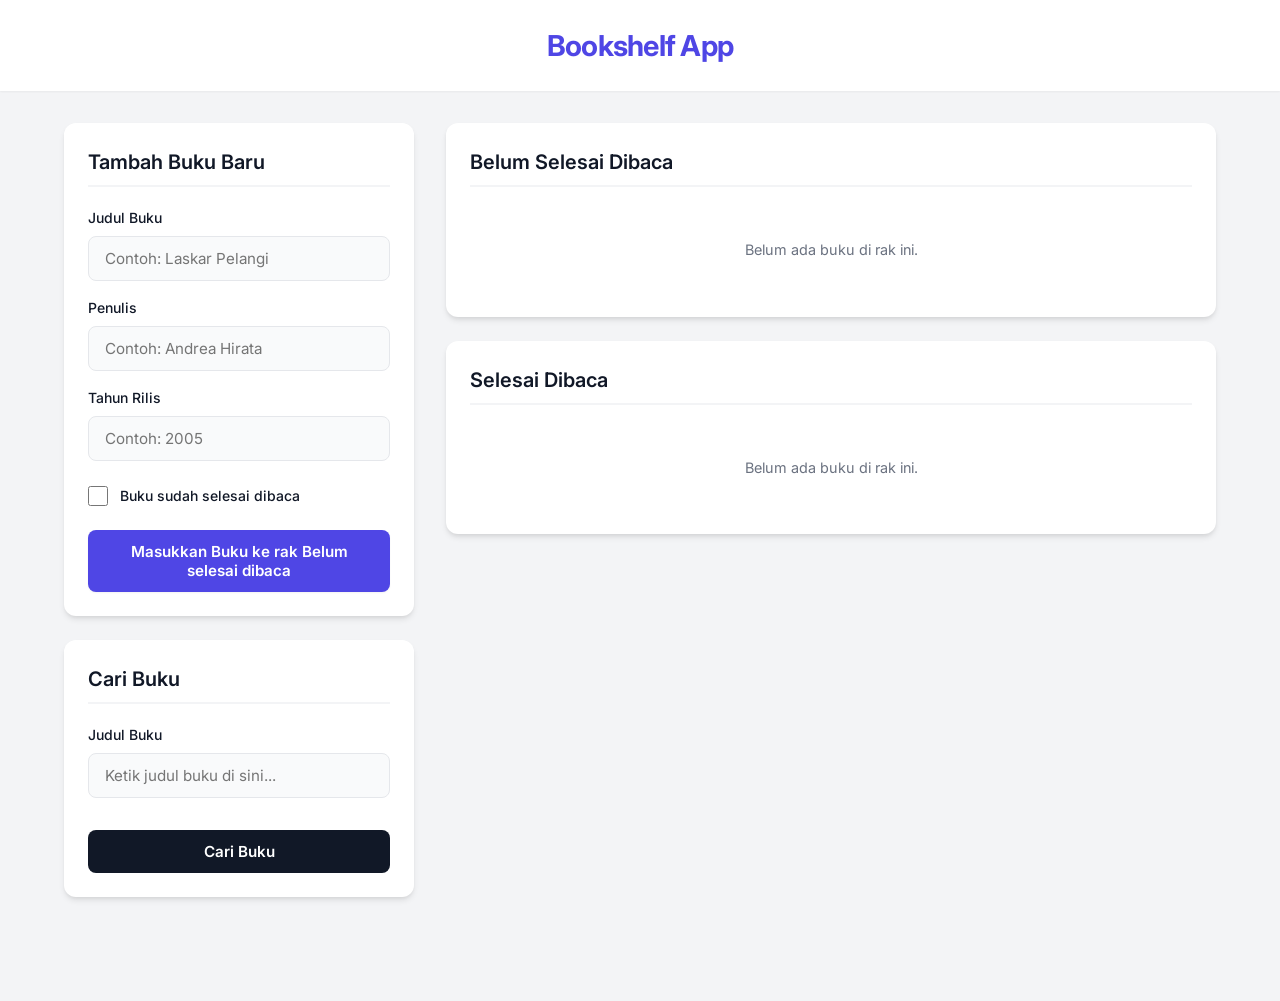
==== Referensi-bookshelf-app/index.html @ 44fdb024 "feat: initialize bookshelf application with structure and UI components" ====
<!DOCTYPE html>
<html lang="id">

<head>
  <meta http-equiv="Content-Type" content="text/html;charset=UTF-8" />
  <meta name="viewport" content="width=device-width, initial-scale=1.0" />
  <title>Bookshelf App - Premium Edition</title>

  <!-- Google Fonts: Inter -->
  <link rel="preconnect" href="https://fonts.googleapis.com">
  <link rel="preconnect" href="https://fonts.gstatic.com" crossorigin>
  <link href="https://fonts.googleapis.com/css2?family=Inter:wght@300;400;500;600;700&display=swap" rel="stylesheet">

  <style>
    /* CSS Variables for High-End Look */
    :root {
      --primary: #4F46E5;
      --primary-hover: #4338CA;
      --secondary: #10B981;
      --secondary-hover: #059669;
      --danger: #EF4444;
      --danger-hover: #DC2626;
      --warning: #F59E0B;
      --warning-hover: #D97706;
      --bg-color: #F3F4F6;
      --surface: #FFFFFF;
      --text-main: #111827;
      --text-muted: #6B7280;
      --border: #E5E7EB;
      --radius: 12px;
      --shadow-sm: 0 1px 2px 0 rgba(0, 0, 0, 0.05);
      --shadow-md: 0 4px 6px -1px rgba(0, 0, 0, 0.1), 0 2px 4px -1px rgba(0, 0, 0, 0.06);
      --shadow-lg: 0 10px 15px -3px rgba(0, 0, 0, 0.1), 0 4px 6px -2px rgba(0, 0, 0, 0.05);
    }

    * {
      box-sizing: border-box;
      margin: 0;
      padding: 0;
      font-family: 'Inter', sans-serif;
    }

    body {
      background-color: var(--bg-color);
      color: var(--text-main);
      line-height: 1.5;
      padding-bottom: 3rem;
    }

    /* Header Styling */
    header {
      background: var(--surface);
      padding: 1.5rem 2rem;
      text-align: center;
      box-shadow: var(--shadow-sm);
      position: sticky;
      top: 0;
      z-index: 10;
    }

    header h1 {
      font-size: 1.8rem;
      font-weight: 700;
      color: var(--primary);
      letter-spacing: -0.025em;
    }

    /* Main Layout */
    main {
      max-width: 1200px;
      margin: 2rem auto;
      padding: 0 1.5rem;
      display: grid;
      grid-template-columns: 1fr;
      gap: 2rem;
    }

    @media (min-width: 992px) {
      main {
        grid-template-columns: 350px 1fr;
        align-items: start;
      }

      .sidebar {
        position: sticky;
        top: 6rem;
      }
    }

    /* Section & Card Styling */
    section {
      background: var(--surface);
      padding: 1.5rem;
      border-radius: var(--radius);
      box-shadow: var(--shadow-md);
      margin-bottom: 1.5rem;
    }

    section h2 {
      font-size: 1.25rem;
      font-weight: 600;
      margin-bottom: 1.25rem;
      padding-bottom: 0.5rem;
      border-bottom: 2px solid var(--bg-color);
      color: var(--text-main);
    }

    /* Form Styling */
    form div {
      margin-bottom: 1rem;
    }

    label {
      display: block;
      font-size: 0.875rem;
      font-weight: 500;
      margin-bottom: 0.5rem;
      color: var(--text-main);
    }

    input[type="text"],
    input[type="number"] {
      width: 100%;
      padding: 0.75rem 1rem;
      border: 1px solid var(--border);
      border-radius: 8px;
      font-size: 0.95rem;
      transition: all 0.2s ease;
      background-color: #F9FAFB;
    }

    input[type="text"]:focus,
    input[type="number"]:focus {
      outline: none;
      border-color: var(--primary);
      box-shadow: 0 0 0 3px rgba(79, 70, 229, 0.1);
      background-color: var(--surface);
    }

    /* Checkbox Styling */
    .checkbox-group {
      display: flex;
      align-items: center;
      gap: 0.75rem;
      cursor: pointer;
      margin-top: 1.5rem;
      margin-bottom: 1.5rem;
    }

    .checkbox-group label {
      margin-bottom: 0;
      cursor: pointer;
    }

    input[type="checkbox"] {
      width: 1.25rem;
      height: 1.25rem;
      accent-color: var(--primary);
      cursor: pointer;
    }

    /* Button Styling */
    button {
      width: 100%;
      padding: 0.75rem 1.5rem;
      border: none;
      border-radius: 8px;
      font-weight: 600;
      font-size: 0.95rem;
      cursor: pointer;
      transition: all 0.2s ease;
    }

    #bookFormSubmit {
      background-color: var(--primary);
      color: white;
      box-shadow: var(--shadow-sm);
    }

    #bookFormSubmit:hover {
      background-color: var(--primary-hover);
      box-shadow: var(--shadow-md);
    }

    #searchSubmit {
      background-color: var(--text-main);
      color: white;
      margin-top: 1rem;
    }

    #searchSubmit:hover {
      background-color: #000;
    }

    /* Book List Grid */
    .book-list-container {
      display: grid;
      grid-template-columns: repeat(auto-fill, minmax(280px, 1fr));
      gap: 1.25rem;
    }

    /* Individual Book Item Card */
    .book-item {
      background: var(--surface);
      border: 1px solid var(--border);
      border-radius: var(--radius);
      padding: 1.25rem;
      transition: transform 0.2s ease, box-shadow 0.2s ease;
      display: flex;
      flex-direction: column;
      height: 100%;
    }

    .book-item:hover {
      transform: translateY(-2px);
      box-shadow: var(--shadow-lg);
      border-color: var(--primary);
    }

    .book-item h3 {
      font-size: 1.15rem;
      color: var(--text-main);
      margin-bottom: 0.5rem;
      line-height: 1.3;
    }

    .book-item p {
      font-size: 0.9rem;
      color: var(--text-muted);
      margin-bottom: 0.25rem;
    }

    .book-item .actions {
      margin-top: auto;
      padding-top: 1.25rem;
      display: flex;
      flex-wrap: wrap;
      gap: 0.5rem;
    }

    /* Action Buttons within Book Card */
    .book-item button {
      width: auto;
      flex: 1;
      padding: 0.5rem;
      font-size: 0.8rem;
      border-radius: 6px;
    }

    .btn-toggle {
      background-color: var(--secondary);
      color: white;
      flex-basis: 100%;
      /* Makes this button take full width */
      margin-bottom: 0.25rem;
    }

    .btn-toggle:hover {
      background-color: var(--secondary-hover);
    }

    .btn-delete {
      background-color: white;
      color: var(--danger);
      border: 1px solid var(--danger);
    }

    .btn-delete:hover {
      background-color: var(--danger);
      color: white;
    }

    .btn-edit {
      background-color: white;
      color: var(--warning);
      border: 1px solid var(--warning);
    }

    .btn-edit:hover {
      background-color: var(--warning);
      color: white;
    }

    /* Toast Notification */
    #toast {
      visibility: hidden;
      min-width: 250px;
      background-color: #333;
      color: #fff;
      text-align: center;
      border-radius: 8px;
      padding: 16px;
      position: fixed;
      z-index: 50;
      left: 50%;
      bottom: 30px;
      transform: translateX(-50%);
      box-shadow: var(--shadow-lg);
      font-size: 0.9rem;
      opacity: 0;
      transition: opacity 0.3s, bottom 0.3s;
    }

    #toast.show {
      visibility: visible;
      opacity: 1;
      bottom: 50px;
    }

    /* Empty State */
    .empty-state {
      text-align: center;
      padding: 2rem;
      color: var(--text-muted);
      font-size: 0.9rem;
      grid-column: 1 / -1;
    }
  </style>
</head>

<body>
  <header>
    <h1>Bookshelf App</h1>
  </header>

  <main>
    <!-- Kiri: Area Form (Sticky di Desktop) -->
    <div class="sidebar">
      <section>
        <h2 id="formTitle">Tambah Buku Baru</h2>
        <form id="bookForm" data-testid="bookForm">
          <div>
            <label for="bookFormTitle">Judul Buku</label>
            <input id="bookFormTitle" type="text" required data-testid="bookFormTitleInput"
              placeholder="Contoh: Laskar Pelangi" />
          </div>
          <div>
            <label for="bookFormAuthor">Penulis</label>
            <input id="bookFormAuthor" type="text" required data-testid="bookFormAuthorInput"
              placeholder="Contoh: Andrea Hirata" />
          </div>
          <div>
            <label for="bookFormYear">Tahun Rilis</label>
            <input id="bookFormYear" type="number" required data-testid="bookFormYearInput"
              placeholder="Contoh: 2005" />
          </div>
          <div class="checkbox-group">
            <input id="bookFormIsComplete" type="checkbox" data-testid="bookFormIsCompleteCheckbox" />
            <label for="bookFormIsComplete">Buku sudah selesai dibaca</label>
          </div>
          <button id="bookFormSubmit" type="submit" data-testid="bookFormSubmitButton">
            Masukkan Buku ke rak <span>Belum selesai dibaca</span>
          </button>
        </form>
      </section>

      <section>
        <h2>Cari Buku</h2>
        <form id="searchBook" data-testid="searchBookForm">
          <div>
            <label for="searchBookTitle">Judul Buku</label>
            <input id="searchBookTitle" type="text" data-testid="searchBookFormTitleInput"
              placeholder="Ketik judul buku di sini..." />
          </div>
          <button id="searchSubmit" type="submit" data-testid="searchBookFormSubmitButton">
            Cari Buku
          </button>
        </form>
      </section>
    </div>

    <!-- Kanan: Area Daftar Buku -->
    <div class="content">
      <section>
        <h2>Belum Selesai Dibaca</h2>
        <div id="incompleteBookList" class="book-list-container" data-testid="incompleteBookList">
          <!-- Data buku akan dirender di sini via JS -->
        </div>
      </section>

      <section>
        <h2>Selesai Dibaca</h2>
        <div id="completeBookList" class="book-list-container" data-testid="completeBookList">
          <!-- Data buku akan dirender di sini via JS -->
        </div>
      </section>
    </div>
  </main>

  <!-- Element untuk Toast Notification -->
  <div id="toast">Notifikasi</div>

  <script>
    /**
     * LOGIC UTAMA BOOKSHELF APP
     * Ditulis dengan Vanilla JavaScript murni menyesuaikan kriteria submission.
     */

    const STORAGE_KEY = 'BOOKSHELF_APP_DATA';
    let books = [];
    let editingBookId = null;

    // Element Referensi
    const bookForm = document.getElementById('bookForm');
    const inputTitle = document.getElementById('bookFormTitle');
    const inputAuthor = document.getElementById('bookFormAuthor');
    const inputYear = document.getElementById('bookFormYear');
    const inputIsComplete = document.getElementById('bookFormIsComplete');
    const submitBtnSpan = document.querySelector('#bookFormSubmit span');
    const formTitle = document.getElementById('formTitle');
    const bookFormSubmit = document.getElementById('bookFormSubmit');

    const searchForm = document.getElementById('searchBook');
    const searchInput = document.getElementById('searchBookTitle');

    const incompleteBookList = document.getElementById('incompleteBookList');
    const completeBookList = document.getElementById('completeBookList');

    // Cek dukungan localStorage
    function isStorageExist() {
      if (typeof (Storage) === undefined) {
        showToast('Browser kamu tidak mendukung local storage');
        return false;
      }
      return true;
    }

    // Load data dari storage
    function loadDataFromStorage() {
      if (isStorageExist()) {
        const serializedData = localStorage.getItem(STORAGE_KEY);
        let data = JSON.parse(serializedData);
        if (data !== null) books = data;
      }
      renderBooks();
    }

    // Save data ke storage
    function saveData() {
      if (isStorageExist()) {
        const parsed = JSON.stringify(books);
        localStorage.setItem(STORAGE_KEY, parsed);
      }
    }

    // Buat Objek Buku
    function generateBookObject(id, title, author, year, isComplete) {
      return { id, title, author, year: Number(year), isComplete }; // Memastikan year bertipe number
    }

    // Update Teks Tombol Submit berdasarkan Checkbox
    inputIsComplete.addEventListener('change', function () {
      if (editingBookId) return; // Jika mode edit, teks tidak perlu berubah berdasarkan checkbox otomatis
      submitBtnSpan.innerText = this.checked ? 'Selesai dibaca' : 'Belum selesai dibaca';
    });

    // Menambah atau Mengubah Buku
    bookForm.addEventListener('submit', function (e) {
      e.preventDefault();
      const title = inputTitle.value;
      const author = inputAuthor.value;
      const year = inputYear.value;
      const isComplete = inputIsComplete.checked;

      if (editingBookId) {
        // Mode Edit
        const bookIndex = books.findIndex(book => book.id === editingBookId);
        if (bookIndex !== -1) {
          books[bookIndex] = generateBookObject(editingBookId, title, author, year, isComplete);
          showToast('Data buku berhasil diperbarui!');
        }
        // Reset Mode
        editingBookId = null;
        formTitle.innerText = 'Tambah Buku Baru';
        bookFormSubmit.innerHTML = 'Masukkan Buku ke rak <span>' + (isComplete ? 'Selesai dibaca' : 'Belum selesai dibaca') + '</span>';
      } else {
        // Mode Tambah Baru
        const id = +new Date(); // Generate ID unik berupa number
        const newBook = generateBookObject(id, title, author, year, isComplete);
        books.push(newBook);
        showToast('Buku baru berhasil ditambahkan!');
      }

      saveData();
      renderBooks();
      bookForm.reset();
      // Reset text checkbox state
      submitBtnSpan.innerText = 'Belum selesai dibaca';
    });

    // Mencari Buku
    searchForm.addEventListener('submit', function (e) {
      e.preventDefault();
      const query = searchInput.value.toLowerCase();
      renderBooks(query);
    });

    searchInput.addEventListener('keyup', function (e) {
      const query = e.target.value.toLowerCase();
      renderBooks(query);
    });

    // Toggle Status Selesai Dibaca
    function toggleComplete(id) {
      const bookTarget = books.find(book => book.id === id);
      if (bookTarget) {
        bookTarget.isComplete = !bookTarget.isComplete;
        saveData();
        renderBooks(searchInput.value.toLowerCase());
        showToast(bookTarget.isComplete ? 'Dipindah ke rak Selesai' : 'Dipindah ke rak Belum Selesai');
      }
    }

    // Menghapus Buku
    function deleteBook(id) {
      const bookIndex = books.findIndex(book => book.id === id);
      if (bookIndex !== -1) {
        books.splice(bookIndex, 1);
        saveData();
        renderBooks(searchInput.value.toLowerCase());
        showToast('Buku berhasil dihapus!');
      }
    }

    // Mengedit Buku
    function editBook(id) {
      const bookTarget = books.find(book => book.id === id);
      if (bookTarget) {
        editingBookId = bookTarget.id;
        inputTitle.value = bookTarget.title;
        inputAuthor.value = bookTarget.author;
        inputYear.value = bookTarget.year;
        inputIsComplete.checked = bookTarget.isComplete;

        formTitle.innerText = 'Edit Data Buku';
        bookFormSubmit.innerText = 'Simpan Perubahan';

        // Scroll smoothly ke atas form
        window.scrollTo({ top: 0, behavior: 'smooth' });
      }
    }

    // Render Data ke HTML (Mematuhi Aturan data-testid yang ketat)
    function renderBooks(searchQuery = '') {
      incompleteBookList.innerHTML = '';
      completeBookList.innerHTML = '';

      // Filter berdasarkan pencarian
      const filteredBooks = books.filter(book => book.title.toLowerCase().includes(searchQuery));

      if (filteredBooks.length === 0) {
        if (books.length === 0) {
          incompleteBookList.innerHTML = '<p class="empty-state">Belum ada buku di rak ini.</p>';
          completeBookList.innerHTML = '<p class="empty-state">Belum ada buku di rak ini.</p>';
        } else {
          incompleteBookList.innerHTML = '<p class="empty-state">Buku tidak ditemukan.</p>';
          completeBookList.innerHTML = '<p class="empty-state">Buku tidak ditemukan.</p>';
        }
        return;
      }

      let hasIncomplete = false;
      let hasComplete = false;

      for (const book of filteredBooks) {
        // Membuat kontainer utama
        const bookItem = document.createElement('div');
        bookItem.classList.add('book-item');
        bookItem.setAttribute('data-bookid', book.id);
        bookItem.setAttribute('data-testid', 'bookItem');

        // Membuat Title
        const title = document.createElement('h3');
        title.setAttribute('data-testid', 'bookItemTitle');
        title.innerText = book.title;

        // Membuat Author
        const author = document.createElement('p');
        author.setAttribute('data-testid', 'bookItemAuthor');
        author.innerText = `Penulis: ${book.author}`;

        // Membuat Year
        const year = document.createElement('p');
        year.setAttribute('data-testid', 'bookItemYear');
        year.innerText = `Tahun: ${book.year}`;

        // Membuat container actions
        const actions = document.createElement('div');
        actions.classList.add('actions');

        // Button Toggle Complete
        const btnToggle = document.createElement('button');
        btnToggle.setAttribute('data-testid', 'bookItemIsCompleteButton');
        btnToggle.classList.add('btn-toggle');
        btnToggle.innerText = book.isComplete ? 'Belum selesai dibaca' : 'Selesai dibaca';
        btnToggle.addEventListener('click', () => toggleComplete(book.id));

        // Button Hapus
        const btnDelete = document.createElement('button');
        btnDelete.setAttribute('data-testid', 'bookItemDeleteButton');
        btnDelete.classList.add('btn-delete');
        btnDelete.innerText = 'Hapus Buku';
        btnDelete.addEventListener('click', () => deleteBook(book.id));

        // Button Edit
        const btnEdit = document.createElement('button');
        btnEdit.setAttribute('data-testid', 'bookItemEditButton');
        btnEdit.classList.add('btn-edit');
        btnEdit.innerText = 'Edit Buku';
        btnEdit.addEventListener('click', () => editBook(book.id));

        // Append buttons ke actions container
        actions.append(btnToggle, btnDelete, btnEdit);

        // Append semua ke bookItem
        bookItem.append(title, author, year, actions);

        // Masukkan ke rak yang sesuai
        if (book.isComplete) {
          completeBookList.append(bookItem);
          hasComplete = true;
        } else {
          incompleteBookList.append(bookItem);
          hasIncomplete = true;
        }
      }

      // Handle Empty State jika salah satu rak kosong setelah difilter
      if (!hasIncomplete) incompleteBookList.innerHTML = '<p class="empty-state">Tidak ada buku di rak ini.</p>';
      if (!hasComplete) completeBookList.innerHTML = '<p class="empty-state">Tidak ada buku di rak ini.</p>';
    }

    // Fungsi Custom Toast UI (Pengganti alert)
    function showToast(message) {
      const toast = document.getElementById("toast");
      toast.innerText = message;
      toast.className = "show";
      setTimeout(function () {
        toast.className = toast.className.replace("show", "");
      }, 3000);
    }

    // Inisialisasi Aplikasi Saat DOM Siap
    document.addEventListener('DOMContentLoaded', () => {
      loadDataFromStorage();
    });

  </script>
</body>

</html>
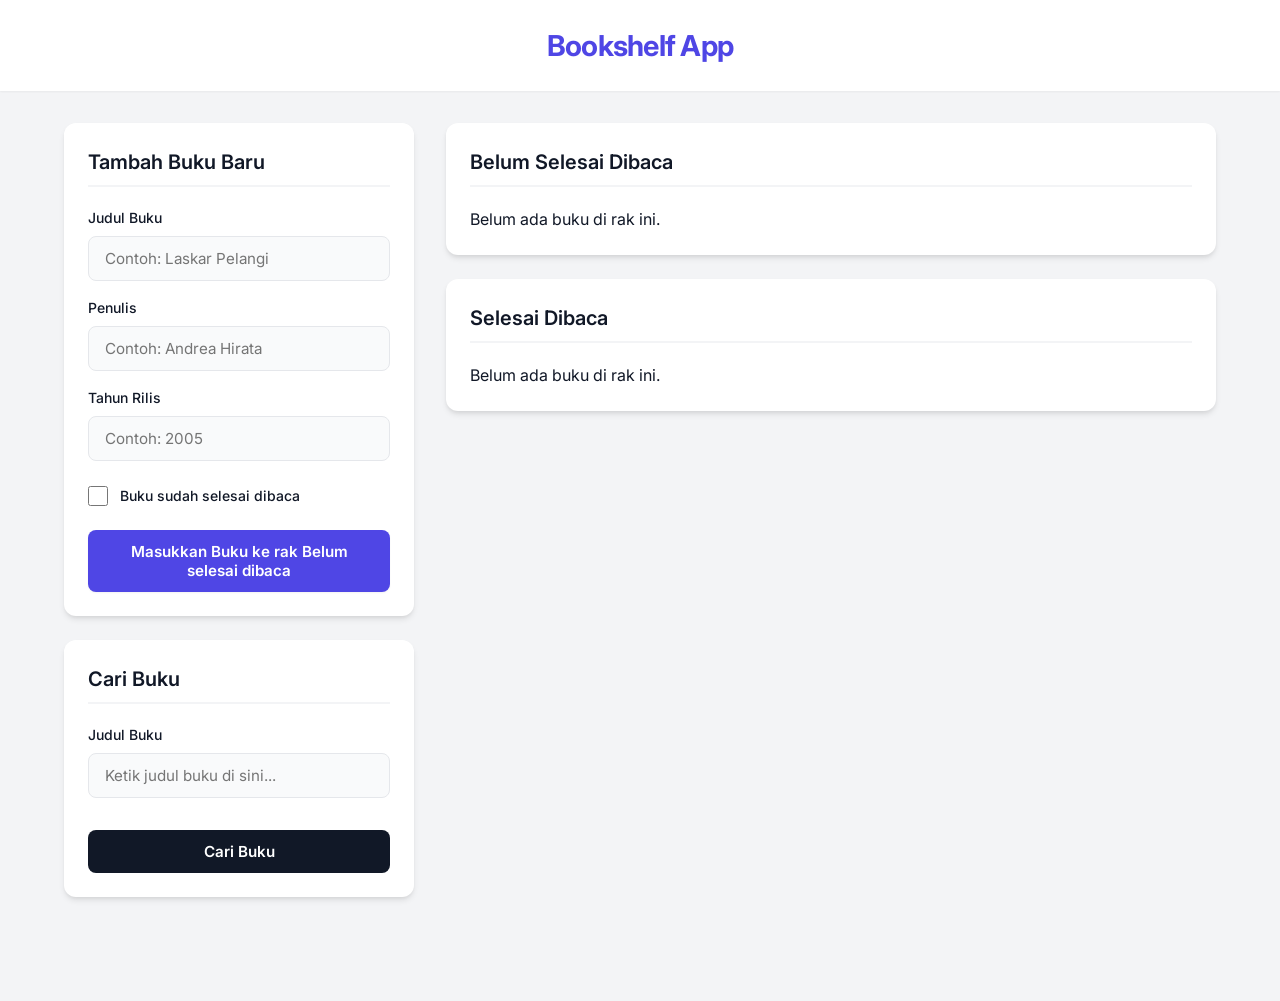
==== commit d9587db7: "Revision" ====
--- a/Referensi-bookshelf-app/index.html
+++ b/Referensi-bookshelf-app/index.html
@@ -1,651 +1,87 @@
-<!DOCTYPE html>
-<html lang="id">
-
-<head>
-  <meta http-equiv="Content-Type" content="text/html;charset=UTF-8" />
-  <meta name="viewport" content="width=device-width, initial-scale=1.0" />
-  <title>Bookshelf App - Premium Edition</title>
-
-  <!-- Google Fonts: Inter -->
-  <link rel="preconnect" href="https://fonts.googleapis.com">
-  <link rel="preconnect" href="https://fonts.gstatic.com" crossorigin>
-  <link href="https://fonts.googleapis.com/css2?family=Inter:wght@300;400;500;600;700&display=swap" rel="stylesheet">
-
-  <style>
-    /* CSS Variables for High-End Look */
-    :root {
-      --primary: #4F46E5;
-      --primary-hover: #4338CA;
-      --secondary: #10B981;
-      --secondary-hover: #059669;
-      --danger: #EF4444;
-      --danger-hover: #DC2626;
-      --warning: #F59E0B;
-      --warning-hover: #D97706;
-      --bg-color: #F3F4F6;
-      --surface: #FFFFFF;
-      --text-main: #111827;
-      --text-muted: #6B7280;
-      --border: #E5E7EB;
-      --radius: 12px;
-      --shadow-sm: 0 1px 2px 0 rgba(0, 0, 0, 0.05);
-      --shadow-md: 0 4px 6px -1px rgba(0, 0, 0, 0.1), 0 2px 4px -1px rgba(0, 0, 0, 0.06);
-      --shadow-lg: 0 10px 15px -3px rgba(0, 0, 0, 0.1), 0 4px 6px -2px rgba(0, 0, 0, 0.05);
-    }
-
-    * {
-      box-sizing: border-box;
-      margin: 0;
-      padding: 0;
-      font-family: 'Inter', sans-serif;
-    }
-
-    body {
-      background-color: var(--bg-color);
-      color: var(--text-main);
-      line-height: 1.5;
-      padding-bottom: 3rem;
-    }
-
-    /* Header Styling */
-    header {
-      background: var(--surface);
-      padding: 1.5rem 2rem;
-      text-align: center;
-      box-shadow: var(--shadow-sm);
-      position: sticky;
-      top: 0;
-      z-index: 10;
-    }
-
-    header h1 {
-      font-size: 1.8rem;
-      font-weight: 700;
-      color: var(--primary);
-      letter-spacing: -0.025em;
-    }
-
-    /* Main Layout */
-    main {
-      max-width: 1200px;
-      margin: 2rem auto;
-      padding: 0 1.5rem;
-      display: grid;
-      grid-template-columns: 1fr;
-      gap: 2rem;
-    }
-
-    @media (min-width: 992px) {
-      main {
-        grid-template-columns: 350px 1fr;
-        align-items: start;
-      }
-
-      .sidebar {
-        position: sticky;
-        top: 6rem;
-      }
-    }
-
-    /* Section & Card Styling */
-    section {
-      background: var(--surface);
-      padding: 1.5rem;
-      border-radius: var(--radius);
-      box-shadow: var(--shadow-md);
-      margin-bottom: 1.5rem;
-    }
-
-    section h2 {
-      font-size: 1.25rem;
-      font-weight: 600;
-      margin-bottom: 1.25rem;
-      padding-bottom: 0.5rem;
-      border-bottom: 2px solid var(--bg-color);
-      color: var(--text-main);
-    }
-
-    /* Form Styling */
-    form div {
-      margin-bottom: 1rem;
-    }
-
-    label {
-      display: block;
-      font-size: 0.875rem;
-      font-weight: 500;
-      margin-bottom: 0.5rem;
-      color: var(--text-main);
-    }
-
-    input[type="text"],
-    input[type="number"] {
-      width: 100%;
-      padding: 0.75rem 1rem;
-      border: 1px solid var(--border);
-      border-radius: 8px;
-      font-size: 0.95rem;
-      transition: all 0.2s ease;
-      background-color: #F9FAFB;
-    }
-
-    input[type="text"]:focus,
-    input[type="number"]:focus {
-      outline: none;
-      border-color: var(--primary);
-      box-shadow: 0 0 0 3px rgba(79, 70, 229, 0.1);
-      background-color: var(--surface);
-    }
-
-    /* Checkbox Styling */
-    .checkbox-group {
-      display: flex;
-      align-items: center;
-      gap: 0.75rem;
-      cursor: pointer;
-      margin-top: 1.5rem;
-      margin-bottom: 1.5rem;
-    }
-
-    .checkbox-group label {
-      margin-bottom: 0;
-      cursor: pointer;
-    }
-
-    input[type="checkbox"] {
-      width: 1.25rem;
-      height: 1.25rem;
-      accent-color: var(--primary);
-      cursor: pointer;
-    }
-
-    /* Button Styling */
-    button {
-      width: 100%;
-      padding: 0.75rem 1.5rem;
-      border: none;
-      border-radius: 8px;
-      font-weight: 600;
-      font-size: 0.95rem;
-      cursor: pointer;
-      transition: all 0.2s ease;
-    }
-
-    #bookFormSubmit {
-      background-color: var(--primary);
-      color: white;
-      box-shadow: var(--shadow-sm);
-    }
-
-    #bookFormSubmit:hover {
-      background-color: var(--primary-hover);
-      box-shadow: var(--shadow-md);
-    }
-
-    #searchSubmit {
-      background-color: var(--text-main);
-      color: white;
-      margin-top: 1rem;
-    }
-
-    #searchSubmit:hover {
-      background-color: #000;
-    }
-
-    /* Book List Grid */
-    .book-list-container {
-      display: grid;
-      grid-template-columns: repeat(auto-fill, minmax(280px, 1fr));
-      gap: 1.25rem;
-    }
-
-    /* Individual Book Item Card */
-    .book-item {
-      background: var(--surface);
-      border: 1px solid var(--border);
-      border-radius: var(--radius);
-      padding: 1.25rem;
-      transition: transform 0.2s ease, box-shadow 0.2s ease;
-      display: flex;
-      flex-direction: column;
-      height: 100%;
-    }
-
-    .book-item:hover {
-      transform: translateY(-2px);
-      box-shadow: var(--shadow-lg);
-      border-color: var(--primary);
-    }
-
-    .book-item h3 {
-      font-size: 1.15rem;
-      color: var(--text-main);
-      margin-bottom: 0.5rem;
-      line-height: 1.3;
-    }
-
-    .book-item p {
-      font-size: 0.9rem;
-      color: var(--text-muted);
-      margin-bottom: 0.25rem;
-    }
-
-    .book-item .actions {
-      margin-top: auto;
-      padding-top: 1.25rem;
-      display: flex;
-      flex-wrap: wrap;
-      gap: 0.5rem;
-    }
-
-    /* Action Buttons within Book Card */
-    .book-item button {
-      width: auto;
-      flex: 1;
-      padding: 0.5rem;
-      font-size: 0.8rem;
-      border-radius: 6px;
-    }
-
-    .btn-toggle {
-      background-color: var(--secondary);
-      color: white;
-      flex-basis: 100%;
-      /* Makes this button take full width */
-      margin-bottom: 0.25rem;
-    }
-
-    .btn-toggle:hover {
-      background-color: var(--secondary-hover);
-    }
-
-    .btn-delete {
-      background-color: white;
-      color: var(--danger);
-      border: 1px solid var(--danger);
-    }
-
-    .btn-delete:hover {
-      background-color: var(--danger);
-      color: white;
-    }
-
-    .btn-edit {
-      background-color: white;
-      color: var(--warning);
-      border: 1px solid var(--warning);
-    }
-
-    .btn-edit:hover {
-      background-color: var(--warning);
-      color: white;
-    }
-
-    /* Toast Notification */
-    #toast {
-      visibility: hidden;
-      min-width: 250px;
-      background-color: #333;
-      color: #fff;
-      text-align: center;
-      border-radius: 8px;
-      padding: 16px;
-      position: fixed;
-      z-index: 50;
-      left: 50%;
-      bottom: 30px;
-      transform: translateX(-50%);
-      box-shadow: var(--shadow-lg);
-      font-size: 0.9rem;
-      opacity: 0;
-      transition: opacity 0.3s, bottom 0.3s;
-    }
-
-    #toast.show {
-      visibility: visible;
-      opacity: 1;
-      bottom: 50px;
-    }
-
-    /* Empty State */
-    .empty-state {
-      text-align: center;
-      padding: 2rem;
-      color: var(--text-muted);
-      font-size: 0.9rem;
-      grid-column: 1 / -1;
-    }
-  </style>
-</head>
-
-<body>
-  <header>
-    <h1>Bookshelf App</h1>
-  </header>
-
-  <main>
-    <!-- Kiri: Area Form (Sticky di Desktop) -->
-    <div class="sidebar">
-      <section>
-        <h2 id="formTitle">Tambah Buku Baru</h2>
-        <form id="bookForm" data-testid="bookForm">
-          <div>
-            <label for="bookFormTitle">Judul Buku</label>
-            <input id="bookFormTitle" type="text" required data-testid="bookFormTitleInput"
-              placeholder="Contoh: Laskar Pelangi" />
-          </div>
-          <div>
-            <label for="bookFormAuthor">Penulis</label>
-            <input id="bookFormAuthor" type="text" required data-testid="bookFormAuthorInput"
-              placeholder="Contoh: Andrea Hirata" />
-          </div>
-          <div>
-            <label for="bookFormYear">Tahun Rilis</label>
-            <input id="bookFormYear" type="number" required data-testid="bookFormYearInput"
-              placeholder="Contoh: 2005" />
-          </div>
-          <div class="checkbox-group">
-            <input id="bookFormIsComplete" type="checkbox" data-testid="bookFormIsCompleteCheckbox" />
-            <label for="bookFormIsComplete">Buku sudah selesai dibaca</label>
-          </div>
-          <button id="bookFormSubmit" type="submit" data-testid="bookFormSubmitButton">
-            Masukkan Buku ke rak <span>Belum selesai dibaca</span>
-          </button>
-        </form>
-      </section>
-
-      <section>
-        <h2>Cari Buku</h2>
-        <form id="searchBook" data-testid="searchBookForm">
-          <div>
-            <label for="searchBookTitle">Judul Buku</label>
-            <input id="searchBookTitle" type="text" data-testid="searchBookFormTitleInput"
-              placeholder="Ketik judul buku di sini..." />
-          </div>
-          <button id="searchSubmit" type="submit" data-testid="searchBookFormSubmitButton">
-            Cari Buku
-          </button>
-        </form>
-      </section>
-    </div>
-
-    <!-- Kanan: Area Daftar Buku -->
-    <div class="content">
-      <section>
-        <h2>Belum Selesai Dibaca</h2>
-        <div id="incompleteBookList" class="book-list-container" data-testid="incompleteBookList">
-          <!-- Data buku akan dirender di sini via JS -->
-        </div>
-      </section>
-
-      <section>
-        <h2>Selesai Dibaca</h2>
-        <div id="completeBookList" class="book-list-container" data-testid="completeBookList">
-          <!-- Data buku akan dirender di sini via JS -->
-        </div>
-      </section>
-    </div>
-  </main>
-
-  <!-- Element untuk Toast Notification -->
-  <div id="toast">Notifikasi</div>
-
-  <script>
-    /**
-     * LOGIC UTAMA BOOKSHELF APP
-     * Ditulis dengan Vanilla JavaScript murni menyesuaikan kriteria submission.
-     */
-
-    const STORAGE_KEY = 'BOOKSHELF_APP_DATA';
-    let books = [];
-    let editingBookId = null;
-
-    // Element Referensi
-    const bookForm = document.getElementById('bookForm');
-    const inputTitle = document.getElementById('bookFormTitle');
-    const inputAuthor = document.getElementById('bookFormAuthor');
-    const inputYear = document.getElementById('bookFormYear');
-    const inputIsComplete = document.getElementById('bookFormIsComplete');
-    const submitBtnSpan = document.querySelector('#bookFormSubmit span');
-    const formTitle = document.getElementById('formTitle');
-    const bookFormSubmit = document.getElementById('bookFormSubmit');
-
-    const searchForm = document.getElementById('searchBook');
-    const searchInput = document.getElementById('searchBookTitle');
-
-    const incompleteBookList = document.getElementById('incompleteBookList');
-    const completeBookList = document.getElementById('completeBookList');
-
-    // Cek dukungan localStorage
-    function isStorageExist() {
-      if (typeof (Storage) === undefined) {
-        showToast('Browser kamu tidak mendukung local storage');
-        return false;
-      }
-      return true;
-    }
-
-    // Load data dari storage
-    function loadDataFromStorage() {
-      if (isStorageExist()) {
-        const serializedData = localStorage.getItem(STORAGE_KEY);
-        let data = JSON.parse(serializedData);
-        if (data !== null) books = data;
-      }
-      renderBooks();
-    }
-
-    // Save data ke storage
-    function saveData() {
-      if (isStorageExist()) {
-        const parsed = JSON.stringify(books);
-        localStorage.setItem(STORAGE_KEY, parsed);
-      }
-    }
-
-    // Buat Objek Buku
-    function generateBookObject(id, title, author, year, isComplete) {
-      return { id, title, author, year: Number(year), isComplete }; // Memastikan year bertipe number
-    }
-
-    // Update Teks Tombol Submit berdasarkan Checkbox
-    inputIsComplete.addEventListener('change', function () {
-      if (editingBookId) return; // Jika mode edit, teks tidak perlu berubah berdasarkan checkbox otomatis
-      submitBtnSpan.innerText = this.checked ? 'Selesai dibaca' : 'Belum selesai dibaca';
-    });
-
-    // Menambah atau Mengubah Buku
-    bookForm.addEventListener('submit', function (e) {
-      e.preventDefault();
-      const title = inputTitle.value;
-      const author = inputAuthor.value;
-      const year = inputYear.value;
-      const isComplete = inputIsComplete.checked;
-
-      if (editingBookId) {
-        // Mode Edit
-        const bookIndex = books.findIndex(book => book.id === editingBookId);
-        if (bookIndex !== -1) {
-          books[bookIndex] = generateBookObject(editingBookId, title, author, year, isComplete);
-          showToast('Data buku berhasil diperbarui!');
-        }
-        // Reset Mode
-        editingBookId = null;
-        formTitle.innerText = 'Tambah Buku Baru';
-        bookFormSubmit.innerHTML = 'Masukkan Buku ke rak <span>' + (isComplete ? 'Selesai dibaca' : 'Belum selesai dibaca') + '</span>';
-      } else {
-        // Mode Tambah Baru
-        const id = +new Date(); // Generate ID unik berupa number
-        const newBook = generateBookObject(id, title, author, year, isComplete);
-        books.push(newBook);
-        showToast('Buku baru berhasil ditambahkan!');
-      }
-
-      saveData();
-      renderBooks();
-      bookForm.reset();
-      // Reset text checkbox state
-      submitBtnSpan.innerText = 'Belum selesai dibaca';
-    });
-
-    // Mencari Buku
-    searchForm.addEventListener('submit', function (e) {
-      e.preventDefault();
-      const query = searchInput.value.toLowerCase();
-      renderBooks(query);
-    });
-
-    searchInput.addEventListener('keyup', function (e) {
-      const query = e.target.value.toLowerCase();
-      renderBooks(query);
-    });
-
-    // Toggle Status Selesai Dibaca
-    function toggleComplete(id) {
-      const bookTarget = books.find(book => book.id === id);
-      if (bookTarget) {
-        bookTarget.isComplete = !bookTarget.isComplete;
-        saveData();
-        renderBooks(searchInput.value.toLowerCase());
-        showToast(bookTarget.isComplete ? 'Dipindah ke rak Selesai' : 'Dipindah ke rak Belum Selesai');
-      }
-    }
-
-    // Menghapus Buku
-    function deleteBook(id) {
-      const bookIndex = books.findIndex(book => book.id === id);
-      if (bookIndex !== -1) {
-        books.splice(bookIndex, 1);
-        saveData();
-        renderBooks(searchInput.value.toLowerCase());
-        showToast('Buku berhasil dihapus!');
-      }
-    }
-
-    // Mengedit Buku
-    function editBook(id) {
-      const bookTarget = books.find(book => book.id === id);
-      if (bookTarget) {
-        editingBookId = bookTarget.id;
-        inputTitle.value = bookTarget.title;
-        inputAuthor.value = bookTarget.author;
-        inputYear.value = bookTarget.year;
-        inputIsComplete.checked = bookTarget.isComplete;
-
-        formTitle.innerText = 'Edit Data Buku';
-        bookFormSubmit.innerText = 'Simpan Perubahan';
-
-        // Scroll smoothly ke atas form
-        window.scrollTo({ top: 0, behavior: 'smooth' });
-      }
-    }
-
-    // Render Data ke HTML (Mematuhi Aturan data-testid yang ketat)
-    function renderBooks(searchQuery = '') {
-      incompleteBookList.innerHTML = '';
-      completeBookList.innerHTML = '';
-
-      // Filter berdasarkan pencarian
-      const filteredBooks = books.filter(book => book.title.toLowerCase().includes(searchQuery));
-
-      if (filteredBooks.length === 0) {
-        if (books.length === 0) {
-          incompleteBookList.innerHTML = '<p class="empty-state">Belum ada buku di rak ini.</p>';
-          completeBookList.innerHTML = '<p class="empty-state">Belum ada buku di rak ini.</p>';
-        } else {
-          incompleteBookList.innerHTML = '<p class="empty-state">Buku tidak ditemukan.</p>';
-          completeBookList.innerHTML = '<p class="empty-state">Buku tidak ditemukan.</p>';
-        }
-        return;
-      }
-
-      let hasIncomplete = false;
-      let hasComplete = false;
-
-      for (const book of filteredBooks) {
-        // Membuat kontainer utama
-        const bookItem = document.createElement('div');
-        bookItem.classList.add('book-item');
-        bookItem.setAttribute('data-bookid', book.id);
-        bookItem.setAttribute('data-testid', 'bookItem');
-
-        // Membuat Title
-        const title = document.createElement('h3');
-        title.setAttribute('data-testid', 'bookItemTitle');
-        title.innerText = book.title;
-
-        // Membuat Author
-        const author = document.createElement('p');
-        author.setAttribute('data-testid', 'bookItemAuthor');
-        author.innerText = `Penulis: ${book.author}`;
-
-        // Membuat Year
-        const year = document.createElement('p');
-        year.setAttribute('data-testid', 'bookItemYear');
-        year.innerText = `Tahun: ${book.year}`;
-
-        // Membuat container actions
-        const actions = document.createElement('div');
-        actions.classList.add('actions');
-
-        // Button Toggle Complete
-        const btnToggle = document.createElement('button');
-        btnToggle.setAttribute('data-testid', 'bookItemIsCompleteButton');
-        btnToggle.classList.add('btn-toggle');
-        btnToggle.innerText = book.isComplete ? 'Belum selesai dibaca' : 'Selesai dibaca';
-        btnToggle.addEventListener('click', () => toggleComplete(book.id));
-
-        // Button Hapus
-        const btnDelete = document.createElement('button');
-        btnDelete.setAttribute('data-testid', 'bookItemDeleteButton');
-        btnDelete.classList.add('btn-delete');
-        btnDelete.innerText = 'Hapus Buku';
-        btnDelete.addEventListener('click', () => deleteBook(book.id));
-
-        // Button Edit
-        const btnEdit = document.createElement('button');
-        btnEdit.setAttribute('data-testid', 'bookItemEditButton');
-        btnEdit.classList.add('btn-edit');
-        btnEdit.innerText = 'Edit Buku';
-        btnEdit.addEventListener('click', () => editBook(book.id));
-
-        // Append buttons ke actions container
-        actions.append(btnToggle, btnDelete, btnEdit);
-
-        // Append semua ke bookItem
-        bookItem.append(title, author, year, actions);
-
-        // Masukkan ke rak yang sesuai
-        if (book.isComplete) {
-          completeBookList.append(bookItem);
-          hasComplete = true;
-        } else {
-          incompleteBookList.append(bookItem);
-          hasIncomplete = true;
-        }
-      }
-
-      // Handle Empty State jika salah satu rak kosong setelah difilter
-      if (!hasIncomplete) incompleteBookList.innerHTML = '<p class="empty-state">Tidak ada buku di rak ini.</p>';
-      if (!hasComplete) completeBookList.innerHTML = '<p class="empty-state">Tidak ada buku di rak ini.</p>';
-    }
-
-    // Fungsi Custom Toast UI (Pengganti alert)
-    function showToast(message) {
-      const toast = document.getElementById("toast");
-      toast.innerText = message;
-      toast.className = "show";
-      setTimeout(function () {
-        toast.className = toast.className.replace("show", "");
-      }, 3000);
-    }
-
-    // Inisialisasi Aplikasi Saat DOM Siap
-    document.addEventListener('DOMContentLoaded', () => {
-      loadDataFromStorage();
-    });
-
-  </script>
-</body>
-
+<!DOCTYPE html>
+<html lang="id">
+
+<head>
+  <meta http-equiv="Content-Type" content="text/html;charset=UTF-8" />
+  <meta name="viewport" content="width=device-width, initial-scale=1.0" />
+  <title>Bookshelf App - Premium Edition</title>
+
+  <!-- Google Fonts: Inter -->
+  <link rel="preconnect" href="https://fonts.googleapis.com">
+  <link rel="preconnect" href="https://fonts.gstatic.com" crossorigin>
+  <link href="https://fonts.googleapis.com/css2?family=Inter:wght@300;400;500;600;700&display=swap" rel="stylesheet">
+  <link rel="stylesheet" href="style.css">
+</head>
+
+<body>
+  <header>
+    <h1>Bookshelf App</h1>
+  </header>
+
+  <main>
+    <!-- Kiri: Area Form (Sticky di Desktop) -->
+    <div class="sidebar">
+      <section>
+        <h2 id="formTitle">Tambah Buku Baru</h2>
+        <form id="bookForm" data-testid="bookForm">
+          <div>
+            <label for="bookFormTitle">Judul Buku</label>
+            <input id="bookFormTitle" type="text" required data-testid="bookFormTitleInput"
+              placeholder="Contoh: Laskar Pelangi" />
+          </div>
+          <div>
+            <label for="bookFormAuthor">Penulis</label>
+            <input id="bookFormAuthor" type="text" required data-testid="bookFormAuthorInput"
+              placeholder="Contoh: Andrea Hirata" />
+          </div>
+          <div>
+            <label for="bookFormYear">Tahun Rilis</label>
+            <input id="bookFormYear" type="number" required data-testid="bookFormYearInput"
+              placeholder="Contoh: 2005" />
+          </div>
+          <div class="checkbox-group">
+            <input id="bookFormIsComplete" type="checkbox" data-testid="bookFormIsCompleteCheckbox" />
+            <label for="bookFormIsComplete">Buku sudah selesai dibaca</label>
+          </div>
+          <button id="bookFormSubmit" type="submit" data-testid="bookFormSubmitButton">
+            Masukkan Buku ke rak <span>Belum selesai dibaca</span>
+          </button>
+        </form>
+      </section>
+
+      <section>
+        <h2>Cari Buku</h2>
+        <form id="searchBook" data-testid="searchBookForm">
+          <div>
+            <label for="searchBookTitle">Judul Buku</label>
+            <input id="searchBookTitle" type="text" data-testid="searchBookFormTitleInput"
+              placeholder="Ketik judul buku di sini..." />
+          </div>
+          <button id="searchSubmit" type="submit" data-testid="searchBookFormSubmitButton">
+            Cari Buku
+          </button>
+        </form>
+      </section>
+      </div>
+      
+      <!-- Kanan: Area Daftar Buku -->
+      <div class="content">
+        <section>
+          <h2>Belum Selesai Dibaca</h2>
+          <div id="incompleteBookList" class="book-list-container" data-testid="incompleteBookList">
+            <!-- Data buku akan dirender di sini via JS -->
+          </div>
+        </section>
+      
+        <section>
+          <h2>Selesai Dibaca</h2>
+          <div id="completeBookList" class="book-list-container" data-testid="completeBookList">
+            <!-- Data buku akan dirender di sini via JS -->
+          </div>
+        </section>
+      </div>
+  <!-- Element untuk Toast Notification -->
+  <div id="toast">Notifikasi</div>
+  <script src="main.js"></script>
+</body>
 </html>
--- a/Referensi-bookshelf-app/style.css
+++ b/Referensi-bookshelf-app/style.css
@@ -0,0 +1,303 @@
+  /* CSS Variables for High-End Look */
+  :root {
+    --primary: #4F46E5;
+    --primary-hover: #4338CA;
+    --secondary: #10B981;
+    --secondary-hover: #059669;
+    --danger: #EF4444;
+    --danger-hover: #DC2626;
+    --warning: #F59E0B;
+    --warning-hover: #D97706;
+    --bg-color: #F3F4F6;
+    --surface: #FFFFFF;
+    --text-main: #111827;
+    --text-muted: #6B7280;
+    --border: #E5E7EB;
+    --radius: 12px;
+    --shadow-sm: 0 1px 2px 0 rgba(0, 0, 0, 0.05);
+    --shadow-md: 0 4px 6px -1px rgba(0, 0, 0, 0.1), 0 2px 4px -1px rgba(0, 0, 0, 0.06);
+    --shadow-lg: 0 10px 15px -3px rgba(0, 0, 0, 0.1), 0 4px 6px -2px rgba(0, 0, 0, 0.05);
+  }
+
+  * {
+    box-sizing: border-box;
+    margin: 0;
+    padding: 0;
+    font-family: 'Inter', sans-serif;
+  }
+
+  body {
+    background-color: var(--bg-color);
+    color: var(--text-main);
+    line-height: 1.5;
+    padding-bottom: 3rem;
+  }
+
+  /* Header Styling */
+  header {
+    background: var(--surface);
+    padding: 1.5rem 2rem;
+    text-align: center;
+    box-shadow: var(--shadow-sm);
+    position: sticky;
+    top: 0;
+    z-index: 10;
+  }
+
+  header h1 {
+    font-size: 1.8rem;
+    font-weight: 700;
+    color: var(--primary);
+    letter-spacing: -0.025em;
+  }
+
+  /* Main Layout */
+  main {
+    max-width: 1200px;
+    margin: 2rem auto;
+    padding: 0 1.5rem;
+    display: grid;
+    grid-template-columns: 1fr;
+    gap: 2rem;
+  }
+
+  @media (min-width: 992px) {
+    main {
+      grid-template-columns: 350px 1fr;
+      align-items: start;
+    }
+
+    .sidebar {
+      position: sticky;
+      top: 6rem;
+    }
+  }
+
+  /* Section & Card Styling */
+  section {
+    background: var(--surface);
+    padding: 1.5rem;
+    border-radius: var(--radius);
+    box-shadow: var(--shadow-md);
+    margin-bottom: 1.5rem;
+  }
+
+  section h2 {
+    font-size: 1.25rem;
+    font-weight: 600;
+    margin-bottom: 1.25rem;
+    padding-bottom: 0.5rem;
+    border-bottom: 2px solid var(--bg-color);
+    color: var(--text-main);
+  }
+
+  /* Form Styling */
+  form div {
+    margin-bottom: 1rem;
+  }
+
+  label {
+    display: block;
+    font-size: 0.875rem;
+    font-weight: 500;
+    margin-bottom: 0.5rem;
+    color: var(--text-main);
+  }
+
+  input[type="text"],
+  input[type="number"] {
+    width: 100%;
+    padding: 0.75rem 1rem;
+    border: 1px solid var(--border);
+    border-radius: 8px;
+    font-size: 0.95rem;
+    transition: all 0.2s ease;
+    background-color: #F9FAFB;
+  }
+
+  input[type="text"]:focus,
+  input[type="number"]:focus {
+    outline: none;
+    border-color: var(--primary);
+    box-shadow: 0 0 0 3px rgba(79, 70, 229, 0.1);
+    background-color: var(--surface);
+  }
+
+  /* Checkbox Styling */
+  .checkbox-group {
+    display: flex;
+    align-items: center;
+    gap: 0.75rem;
+    cursor: pointer;
+    margin-top: 1.5rem;
+    margin-bottom: 1.5rem;
+  }
+
+  .checkbox-group label {
+    margin-bottom: 0;
+    cursor: pointer;
+  }
+
+  input[type="checkbox"] {
+    width: 1.25rem;
+    height: 1.25rem;
+    accent-color: var(--primary);
+    cursor: pointer;
+  }
+
+  /* Button Styling */
+  button {
+    width: 100%;
+    padding: 0.75rem 1.5rem;
+    border: none;
+    border-radius: 8px;
+    font-weight: 600;
+    font-size: 0.95rem;
+    cursor: pointer;
+    transition: all 0.2s ease;
+  }
+
+  #bookFormSubmit {
+    background-color: var(--primary);
+    color: white;
+    box-shadow: var(--shadow-sm);
+  }
+
+  #bookFormSubmit:hover {
+    background-color: var(--primary-hover);
+    box-shadow: var(--shadow-md);
+  }
+
+  #searchSubmit {
+    background-color: var(--text-main);
+    color: white;
+    margin-top: 1rem;
+  }
+
+  #searchSubmit:hover {
+    background-color: #000;
+  }
+
+  /* Book List Grid */
+  .book-list-container {
+    display: grid;
+    grid-template-columns: repeat(auto-fill, minmax(280px, 1fr));
+    gap: 1.25rem;
+  }
+
+  /* Individual Book Item Card */
+  .book-item {
+    background: var(--surface);
+    border: 1px solid var(--border);
+    border-radius: var(--radius);
+    padding: 1.25rem;
+    transition: transform 0.2s ease, box-shadow 0.2s ease;
+    display: flex;
+    flex-direction: column;
+    height: 100%;
+  }
+
+  .book-item:hover {
+    transform: translateY(-2px);
+    box-shadow: var(--shadow-lg);
+    border-color: var(--primary);
+  }
+
+  .book-item h3 {
+    font-size: 1.15rem;
+    color: var(--text-main);
+    margin-bottom: 0.5rem;
+    line-height: 1.3;
+  }
+
+  .book-item p {
+    font-size: 0.9rem;
+    color: var(--text-muted);
+    margin-bottom: 0.25rem;
+  }
+
+  .book-item .actions {
+    margin-top: auto;
+    padding-top: 1.25rem;
+    display: flex;
+    flex-wrap: wrap;
+    gap: 0.5rem;
+  }
+
+  /* Action Buttons within Book Card */
+  .book-item button {
+    width: auto;
+    flex: 1;
+    padding: 0.5rem;
+    font-size: 0.8rem;
+    border-radius: 6px;
+  }
+
+  .btn-toggle {
+    background-color: var(--secondary);
+    color: white;
+    flex-basis: 100%;
+    /* Makes this button take full width */
+    margin-bottom: 0.25rem;
+  }
+
+  .btn-toggle:hover {
+    background-color: var(--secondary-hover);
+  }
+
+  .btn-delete {
+    background-color: white;
+    color: var(--danger);
+    border: 1px solid var(--danger);
+  }
+
+  .btn-delete:hover {
+    background-color: var(--danger);
+    color: white;
+  }
+
+  .btn-edit {
+    background-color: white;
+    color: var(--warning);
+    border: 1px solid var(--warning);
+  }
+
+  .btn-edit:hover {
+    background-color: var(--warning);
+    color: white;
+  }
+
+  /* Toast Notification */
+  #toast {
+    visibility: hidden;
+    min-width: 250px;
+    background-color: #333;
+    color: #fff;
+    text-align: center;
+    border-radius: 8px;
+    padding: 16px;
+    position: fixed;
+    z-index: 50;
+    left: 50%;
+    bottom: 30px;
+    transform: translateX(-50%);
+    box-shadow: var(--shadow-lg);
+    font-size: 0.9rem;
+    opacity: 0;
+    transition: opacity 0.3s, bottom 0.3s;
+  }
+
+  #toast.show {
+    visibility: visible;
+    opacity: 1;
+    bottom: 50px;
+  }
+
+  /* Empty State */
+  .empty-state {
+    text-align: center;
+    padding: 2rem;
+    color: var(--text-muted);
+    font-size: 0.9rem;
+    grid-column: 1 / -1;
+  }
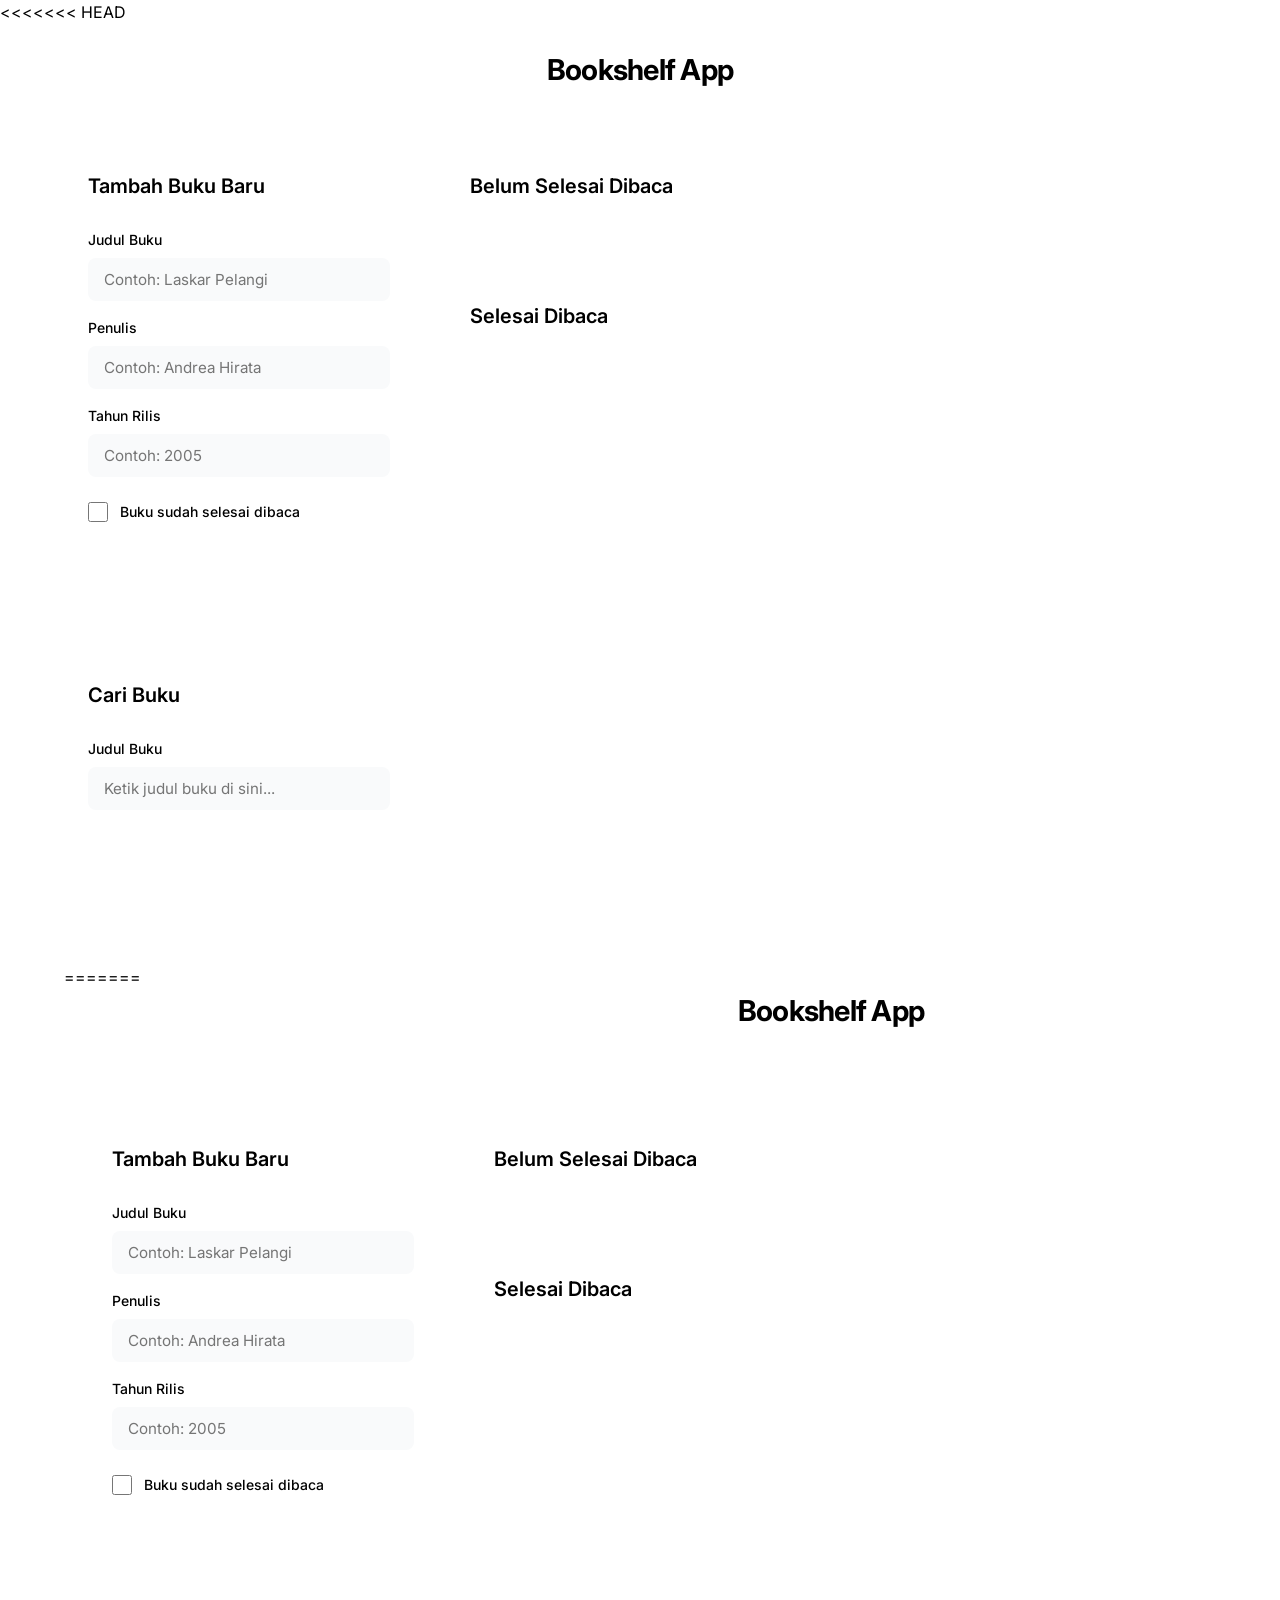
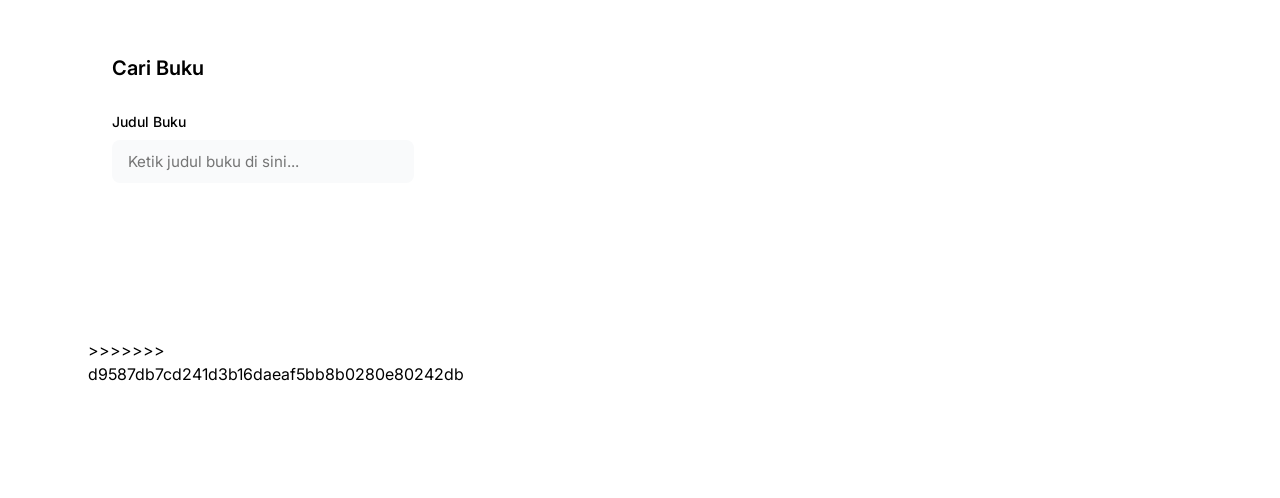
==== commit 036a3b45: "Merge branch 'main' of https://github.com/MirzaNurrahman05/Bootcamp8" ====
--- a/Referensi-bookshelf-app/index.html
+++ b/Referensi-bookshelf-app/index.html
@@ -1,87 +1,176 @@
-<!DOCTYPE html>
-<html lang="id">
-
-<head>
-  <meta http-equiv="Content-Type" content="text/html;charset=UTF-8" />
-  <meta name="viewport" content="width=device-width, initial-scale=1.0" />
-  <title>Bookshelf App - Premium Edition</title>
-
-  <!-- Google Fonts: Inter -->
-  <link rel="preconnect" href="https://fonts.googleapis.com">
-  <link rel="preconnect" href="https://fonts.gstatic.com" crossorigin>
-  <link href="https://fonts.googleapis.com/css2?family=Inter:wght@300;400;500;600;700&display=swap" rel="stylesheet">
-  <link rel="stylesheet" href="style.css">
-</head>
-
-<body>
-  <header>
-    <h1>Bookshelf App</h1>
-  </header>
-
-  <main>
-    <!-- Kiri: Area Form (Sticky di Desktop) -->
-    <div class="sidebar">
-      <section>
-        <h2 id="formTitle">Tambah Buku Baru</h2>
-        <form id="bookForm" data-testid="bookForm">
-          <div>
-            <label for="bookFormTitle">Judul Buku</label>
-            <input id="bookFormTitle" type="text" required data-testid="bookFormTitleInput"
-              placeholder="Contoh: Laskar Pelangi" />
-          </div>
-          <div>
-            <label for="bookFormAuthor">Penulis</label>
-            <input id="bookFormAuthor" type="text" required data-testid="bookFormAuthorInput"
-              placeholder="Contoh: Andrea Hirata" />
-          </div>
-          <div>
-            <label for="bookFormYear">Tahun Rilis</label>
-            <input id="bookFormYear" type="number" required data-testid="bookFormYearInput"
-              placeholder="Contoh: 2005" />
-          </div>
-          <div class="checkbox-group">
-            <input id="bookFormIsComplete" type="checkbox" data-testid="bookFormIsCompleteCheckbox" />
-            <label for="bookFormIsComplete">Buku sudah selesai dibaca</label>
-          </div>
-          <button id="bookFormSubmit" type="submit" data-testid="bookFormSubmitButton">
-            Masukkan Buku ke rak <span>Belum selesai dibaca</span>
-          </button>
-        </form>
-      </section>
-
-      <section>
-        <h2>Cari Buku</h2>
-        <form id="searchBook" data-testid="searchBookForm">
-          <div>
-            <label for="searchBookTitle">Judul Buku</label>
-            <input id="searchBookTitle" type="text" data-testid="searchBookFormTitleInput"
-              placeholder="Ketik judul buku di sini..." />
-          </div>
-          <button id="searchSubmit" type="submit" data-testid="searchBookFormSubmitButton">
-            Cari Buku
-          </button>
-        </form>
-      </section>
-      </div>
-      
-      <!-- Kanan: Area Daftar Buku -->
-      <div class="content">
-        <section>
-          <h2>Belum Selesai Dibaca</h2>
-          <div id="incompleteBookList" class="book-list-container" data-testid="incompleteBookList">
-            <!-- Data buku akan dirender di sini via JS -->
-          </div>
-        </section>
-      
-        <section>
-          <h2>Selesai Dibaca</h2>
-          <div id="completeBookList" class="book-list-container" data-testid="completeBookList">
-            <!-- Data buku akan dirender di sini via JS -->
-          </div>
-        </section>
-      </div>
-  <!-- Element untuk Toast Notification -->
-  <div id="toast">Notifikasi</div>
-  <script src="main.js"></script>
-</body>
+<<<<<<< HEAD
+<!DOCTYPE html>
+<html lang="id">
+
+<head>
+  <meta http-equiv="Content-Type" content="text/html;charset=UTF-8" />
+  <meta name="viewport" content="width=device-width, initial-scale=1.0" />
+  <title>Bookshelf App - Premium Edition</title>
+
+  <!-- Google Fonts: Inter -->
+  <link rel="preconnect" href="https://fonts.googleapis.com">
+  <link rel="preconnect" href="https://fonts.gstatic.com" crossorigin>
+  <link href="https://fonts.googleapis.com/css2?family=Inter:wght@300;400;500;600;700&display=swap" rel="stylesheet">
+  <link rel="stylesheet" href="style.css">
+</head>
+
+<body>
+  <header>
+    <h1>Bookshelf App</h1>
+  </header>
+
+  <main>
+    <!-- Kiri: Area Form (Sticky di Desktop) -->
+    <div class="sidebar">
+      <section>
+        <h2 id="formTitle">Tambah Buku Baru</h2>
+        <form id="bookForm" data-testid="bookForm">
+          <div>
+            <label for="bookFormTitle">Judul Buku</label>
+            <input id="bookFormTitle" type="text" required data-testid="bookFormTitleInput"
+              placeholder="Contoh: Laskar Pelangi" />
+          </div>
+          <div>
+            <label for="bookFormAuthor">Penulis</label>
+            <input id="bookFormAuthor" type="text" required data-testid="bookFormAuthorInput"
+              placeholder="Contoh: Andrea Hirata" />
+          </div>
+          <div>
+            <label for="bookFormYear">Tahun Rilis</label>
+            <input id="bookFormYear" type="number" required data-testid="bookFormYearInput"
+              placeholder="Contoh: 2005" />
+          </div>
+          <div class="checkbox-group">
+            <input id="bookFormIsComplete" type="checkbox" data-testid="bookFormIsCompleteCheckbox" />
+            <label for="bookFormIsComplete">Buku sudah selesai dibaca</label>
+          </div>
+          <button id="bookFormSubmit" type="submit" data-testid="bookFormSubmitButton">
+            Masukkan Buku ke rak <span>Belum selesai dibaca</span>
+          </button>
+        </form>
+      </section>
+
+      <section>
+        <h2>Cari Buku</h2>
+        <form id="searchBook" data-testid="searchBookForm">
+          <div>
+            <label for="searchBookTitle">Judul Buku</label>
+            <input id="searchBookTitle" type="text" data-testid="searchBookFormTitleInput"
+              placeholder="Ketik judul buku di sini..." />
+          </div>
+          <button id="searchSubmit" type="submit" data-testid="searchBookFormSubmitButton">
+            Cari Buku
+          </button>
+        </form>
+      </section>
+      </div>
+      
+      <!-- Kanan: Area Daftar Buku -->
+      <div class="content">
+        <section>
+          <h2>Belum Selesai Dibaca</h2>
+          <div id="incompleteBookList" class="book-list-container" data-testid="incompleteBookList">
+            <!-- Data buku akan dirender di sini via JS -->
+          </div>
+        </section>
+      
+        <section>
+          <h2>Selesai Dibaca</h2>
+          <div id="completeBookList" class="book-list-container" data-testid="completeBookList">
+            <!-- Data buku akan dirender di sini via JS -->
+          </div>
+        </section>
+      </div>
+  <!-- Element untuk Toast Notification -->
+  <div id="toast">Notifikasi</div>
+  <script src="main.js"></script>
+</body>
+=======
+<!DOCTYPE html>
+<html lang="id">
+
+<head>
+  <meta http-equiv="Content-Type" content="text/html;charset=UTF-8" />
+  <meta name="viewport" content="width=device-width, initial-scale=1.0" />
+  <title>Bookshelf App - Premium Edition</title>
+
+  <!-- Google Fonts: Inter -->
+  <link rel="preconnect" href="https://fonts.googleapis.com">
+  <link rel="preconnect" href="https://fonts.gstatic.com" crossorigin>
+  <link href="https://fonts.googleapis.com/css2?family=Inter:wght@300;400;500;600;700&display=swap" rel="stylesheet">
+  <link rel="stylesheet" href="style.css">
+</head>
+
+<body>
+  <header>
+    <h1>Bookshelf App</h1>
+  </header>
+
+  <main>
+    <!-- Kiri: Area Form (Sticky di Desktop) -->
+    <div class="sidebar">
+      <section>
+        <h2 id="formTitle">Tambah Buku Baru</h2>
+        <form id="bookForm" data-testid="bookForm">
+          <div>
+            <label for="bookFormTitle">Judul Buku</label>
+            <input id="bookFormTitle" type="text" required data-testid="bookFormTitleInput"
+              placeholder="Contoh: Laskar Pelangi" />
+          </div>
+          <div>
+            <label for="bookFormAuthor">Penulis</label>
+            <input id="bookFormAuthor" type="text" required data-testid="bookFormAuthorInput"
+              placeholder="Contoh: Andrea Hirata" />
+          </div>
+          <div>
+            <label for="bookFormYear">Tahun Rilis</label>
+            <input id="bookFormYear" type="number" required data-testid="bookFormYearInput"
+              placeholder="Contoh: 2005" />
+          </div>
+          <div class="checkbox-group">
+            <input id="bookFormIsComplete" type="checkbox" data-testid="bookFormIsCompleteCheckbox" />
+            <label for="bookFormIsComplete">Buku sudah selesai dibaca</label>
+          </div>
+          <button id="bookFormSubmit" type="submit" data-testid="bookFormSubmitButton">
+            Masukkan Buku ke rak <span>Belum selesai dibaca</span>
+          </button>
+        </form>
+      </section>
+
+      <section>
+        <h2>Cari Buku</h2>
+        <form id="searchBook" data-testid="searchBookForm">
+          <div>
+            <label for="searchBookTitle">Judul Buku</label>
+            <input id="searchBookTitle" type="text" data-testid="searchBookFormTitleInput"
+              placeholder="Ketik judul buku di sini..." />
+          </div>
+          <button id="searchSubmit" type="submit" data-testid="searchBookFormSubmitButton">
+            Cari Buku
+          </button>
+        </form>
+      </section>
+      </div>
+      
+      <!-- Kanan: Area Daftar Buku -->
+      <div class="content">
+        <section>
+          <h2>Belum Selesai Dibaca</h2>
+          <div id="incompleteBookList" class="book-list-container" data-testid="incompleteBookList">
+            <!-- Data buku akan dirender di sini via JS -->
+          </div>
+        </section>
+      
+        <section>
+          <h2>Selesai Dibaca</h2>
+          <div id="completeBookList" class="book-list-container" data-testid="completeBookList">
+            <!-- Data buku akan dirender di sini via JS -->
+          </div>
+        </section>
+      </div>
+  <!-- Element untuk Toast Notification -->
+  <div id="toast">Notifikasi</div>
+  <script src="main.js"></script>
+</body>
+>>>>>>> d9587db7cd241d3b16daeaf5bb8b0280e80242db
 </html>
--- a/Referensi-bookshelf-app/style.css
+++ b/Referensi-bookshelf-app/style.css
@@ -1,303 +1,608 @@
-  /* CSS Variables for High-End Look */
-  :root {
-    --primary: #4F46E5;
-    --primary-hover: #4338CA;
-    --secondary: #10B981;
-    --secondary-hover: #059669;
-    --danger: #EF4444;
-    --danger-hover: #DC2626;
-    --warning: #F59E0B;
-    --warning-hover: #D97706;
-    --bg-color: #F3F4F6;
-    --surface: #FFFFFF;
-    --text-main: #111827;
-    --text-muted: #6B7280;
-    --border: #E5E7EB;
-    --radius: 12px;
-    --shadow-sm: 0 1px 2px 0 rgba(0, 0, 0, 0.05);
-    --shadow-md: 0 4px 6px -1px rgba(0, 0, 0, 0.1), 0 2px 4px -1px rgba(0, 0, 0, 0.06);
-    --shadow-lg: 0 10px 15px -3px rgba(0, 0, 0, 0.1), 0 4px 6px -2px rgba(0, 0, 0, 0.05);
-  }
-
-  * {
-    box-sizing: border-box;
-    margin: 0;
-    padding: 0;
-    font-family: 'Inter', sans-serif;
-  }
-
-  body {
-    background-color: var(--bg-color);
-    color: var(--text-main);
-    line-height: 1.5;
-    padding-bottom: 3rem;
-  }
-
-  /* Header Styling */
-  header {
-    background: var(--surface);
-    padding: 1.5rem 2rem;
-    text-align: center;
-    box-shadow: var(--shadow-sm);
-    position: sticky;
-    top: 0;
-    z-index: 10;
-  }
-
-  header h1 {
-    font-size: 1.8rem;
-    font-weight: 700;
-    color: var(--primary);
-    letter-spacing: -0.025em;
-  }
-
-  /* Main Layout */
-  main {
-    max-width: 1200px;
-    margin: 2rem auto;
-    padding: 0 1.5rem;
-    display: grid;
-    grid-template-columns: 1fr;
-    gap: 2rem;
-  }
-
-  @media (min-width: 992px) {
-    main {
-      grid-template-columns: 350px 1fr;
-      align-items: start;
-    }
-
-    .sidebar {
-      position: sticky;
-      top: 6rem;
-    }
-  }
-
-  /* Section & Card Styling */
-  section {
-    background: var(--surface);
-    padding: 1.5rem;
-    border-radius: var(--radius);
-    box-shadow: var(--shadow-md);
-    margin-bottom: 1.5rem;
-  }
-
-  section h2 {
-    font-size: 1.25rem;
-    font-weight: 600;
-    margin-bottom: 1.25rem;
-    padding-bottom: 0.5rem;
-    border-bottom: 2px solid var(--bg-color);
-    color: var(--text-main);
-  }
-
-  /* Form Styling */
-  form div {
-    margin-bottom: 1rem;
-  }
-
-  label {
-    display: block;
-    font-size: 0.875rem;
-    font-weight: 500;
-    margin-bottom: 0.5rem;
-    color: var(--text-main);
-  }
-
-  input[type="text"],
-  input[type="number"] {
-    width: 100%;
-    padding: 0.75rem 1rem;
-    border: 1px solid var(--border);
-    border-radius: 8px;
-    font-size: 0.95rem;
-    transition: all 0.2s ease;
-    background-color: #F9FAFB;
-  }
-
-  input[type="text"]:focus,
-  input[type="number"]:focus {
-    outline: none;
-    border-color: var(--primary);
-    box-shadow: 0 0 0 3px rgba(79, 70, 229, 0.1);
-    background-color: var(--surface);
-  }
-
-  /* Checkbox Styling */
-  .checkbox-group {
-    display: flex;
-    align-items: center;
-    gap: 0.75rem;
-    cursor: pointer;
-    margin-top: 1.5rem;
-    margin-bottom: 1.5rem;
-  }
-
-  .checkbox-group label {
-    margin-bottom: 0;
-    cursor: pointer;
-  }
-
-  input[type="checkbox"] {
-    width: 1.25rem;
-    height: 1.25rem;
-    accent-color: var(--primary);
-    cursor: pointer;
-  }
-
-  /* Button Styling */
-  button {
-    width: 100%;
-    padding: 0.75rem 1.5rem;
-    border: none;
-    border-radius: 8px;
-    font-weight: 600;
-    font-size: 0.95rem;
-    cursor: pointer;
-    transition: all 0.2s ease;
-  }
-
-  #bookFormSubmit {
-    background-color: var(--primary);
-    color: white;
-    box-shadow: var(--shadow-sm);
-  }
-
-  #bookFormSubmit:hover {
-    background-color: var(--primary-hover);
-    box-shadow: var(--shadow-md);
-  }
-
-  #searchSubmit {
-    background-color: var(--text-main);
-    color: white;
-    margin-top: 1rem;
-  }
-
-  #searchSubmit:hover {
-    background-color: #000;
-  }
-
-  /* Book List Grid */
-  .book-list-container {
-    display: grid;
-    grid-template-columns: repeat(auto-fill, minmax(280px, 1fr));
-    gap: 1.25rem;
-  }
-
-  /* Individual Book Item Card */
-  .book-item {
-    background: var(--surface);
-    border: 1px solid var(--border);
-    border-radius: var(--radius);
-    padding: 1.25rem;
-    transition: transform 0.2s ease, box-shadow 0.2s ease;
-    display: flex;
-    flex-direction: column;
-    height: 100%;
-  }
-
-  .book-item:hover {
-    transform: translateY(-2px);
-    box-shadow: var(--shadow-lg);
-    border-color: var(--primary);
-  }
-
-  .book-item h3 {
-    font-size: 1.15rem;
-    color: var(--text-main);
-    margin-bottom: 0.5rem;
-    line-height: 1.3;
-  }
-
-  .book-item p {
-    font-size: 0.9rem;
-    color: var(--text-muted);
-    margin-bottom: 0.25rem;
-  }
-
-  .book-item .actions {
-    margin-top: auto;
-    padding-top: 1.25rem;
-    display: flex;
-    flex-wrap: wrap;
-    gap: 0.5rem;
-  }
-
-  /* Action Buttons within Book Card */
-  .book-item button {
-    width: auto;
-    flex: 1;
-    padding: 0.5rem;
-    font-size: 0.8rem;
-    border-radius: 6px;
-  }
-
-  .btn-toggle {
-    background-color: var(--secondary);
-    color: white;
-    flex-basis: 100%;
-    /* Makes this button take full width */
-    margin-bottom: 0.25rem;
-  }
-
-  .btn-toggle:hover {
-    background-color: var(--secondary-hover);
-  }
-
-  .btn-delete {
-    background-color: white;
-    color: var(--danger);
-    border: 1px solid var(--danger);
-  }
-
-  .btn-delete:hover {
-    background-color: var(--danger);
-    color: white;
-  }
-
-  .btn-edit {
-    background-color: white;
-    color: var(--warning);
-    border: 1px solid var(--warning);
-  }
-
-  .btn-edit:hover {
-    background-color: var(--warning);
-    color: white;
-  }
-
-  /* Toast Notification */
-  #toast {
-    visibility: hidden;
-    min-width: 250px;
-    background-color: #333;
-    color: #fff;
-    text-align: center;
-    border-radius: 8px;
-    padding: 16px;
-    position: fixed;
-    z-index: 50;
-    left: 50%;
-    bottom: 30px;
-    transform: translateX(-50%);
-    box-shadow: var(--shadow-lg);
-    font-size: 0.9rem;
-    opacity: 0;
-    transition: opacity 0.3s, bottom 0.3s;
-  }
-
-  #toast.show {
-    visibility: visible;
-    opacity: 1;
-    bottom: 50px;
-  }
-
-  /* Empty State */
-  .empty-state {
-    text-align: center;
-    padding: 2rem;
-    color: var(--text-muted);
-    font-size: 0.9rem;
-    grid-column: 1 / -1;
+<<<<<<< HEAD
+  /* CSS Variables for High-End Look */
+  :root {
+    --primary: #4F46E5;
+    --primary-hover: #4338CA;
+    --secondary: #10B981;
+    --secondary-hover: #059669;
+    --danger: #EF4444;
+    --danger-hover: #DC2626;
+    --warning: #F59E0B;
+    --warning-hover: #D97706;
+    --bg-color: #F3F4F6;
+    --surface: #FFFFFF;
+    --text-main: #111827;
+    --text-muted: #6B7280;
+    --border: #E5E7EB;
+    --radius: 12px;
+    --shadow-sm: 0 1px 2px 0 rgba(0, 0, 0, 0.05);
+    --shadow-md: 0 4px 6px -1px rgba(0, 0, 0, 0.1), 0 2px 4px -1px rgba(0, 0, 0, 0.06);
+    --shadow-lg: 0 10px 15px -3px rgba(0, 0, 0, 0.1), 0 4px 6px -2px rgba(0, 0, 0, 0.05);
+  }
+
+  * {
+    box-sizing: border-box;
+    margin: 0;
+    padding: 0;
+    font-family: 'Inter', sans-serif;
+  }
+
+  body {
+    background-color: var(--bg-color);
+    color: var(--text-main);
+    line-height: 1.5;
+    padding-bottom: 3rem;
+  }
+
+  /* Header Styling */
+  header {
+    background: var(--surface);
+    padding: 1.5rem 2rem;
+    text-align: center;
+    box-shadow: var(--shadow-sm);
+    position: sticky;
+    top: 0;
+    z-index: 10;
+  }
+
+  header h1 {
+    font-size: 1.8rem;
+    font-weight: 700;
+    color: var(--primary);
+    letter-spacing: -0.025em;
+  }
+
+  /* Main Layout */
+  main {
+    max-width: 1200px;
+    margin: 2rem auto;
+    padding: 0 1.5rem;
+    display: grid;
+    grid-template-columns: 1fr;
+    gap: 2rem;
+  }
+
+  @media (min-width: 992px) {
+    main {
+      grid-template-columns: 350px 1fr;
+      align-items: start;
+    }
+
+    .sidebar {
+      position: sticky;
+      top: 6rem;
+    }
+  }
+
+  /* Section & Card Styling */
+  section {
+    background: var(--surface);
+    padding: 1.5rem;
+    border-radius: var(--radius);
+    box-shadow: var(--shadow-md);
+    margin-bottom: 1.5rem;
+  }
+
+  section h2 {
+    font-size: 1.25rem;
+    font-weight: 600;
+    margin-bottom: 1.25rem;
+    padding-bottom: 0.5rem;
+    border-bottom: 2px solid var(--bg-color);
+    color: var(--text-main);
+  }
+
+  /* Form Styling */
+  form div {
+    margin-bottom: 1rem;
+  }
+
+  label {
+    display: block;
+    font-size: 0.875rem;
+    font-weight: 500;
+    margin-bottom: 0.5rem;
+    color: var(--text-main);
+  }
+
+  input[type="text"],
+  input[type="number"] {
+    width: 100%;
+    padding: 0.75rem 1rem;
+    border: 1px solid var(--border);
+    border-radius: 8px;
+    font-size: 0.95rem;
+    transition: all 0.2s ease;
+    background-color: #F9FAFB;
+  }
+
+  input[type="text"]:focus,
+  input[type="number"]:focus {
+    outline: none;
+    border-color: var(--primary);
+    box-shadow: 0 0 0 3px rgba(79, 70, 229, 0.1);
+    background-color: var(--surface);
+  }
+
+  /* Checkbox Styling */
+  .checkbox-group {
+    display: flex;
+    align-items: center;
+    gap: 0.75rem;
+    cursor: pointer;
+    margin-top: 1.5rem;
+    margin-bottom: 1.5rem;
+  }
+
+  .checkbox-group label {
+    margin-bottom: 0;
+    cursor: pointer;
+  }
+
+  input[type="checkbox"] {
+    width: 1.25rem;
+    height: 1.25rem;
+    accent-color: var(--primary);
+    cursor: pointer;
+  }
+
+  /* Button Styling */
+  button {
+    width: 100%;
+    padding: 0.75rem 1.5rem;
+    border: none;
+    border-radius: 8px;
+    font-weight: 600;
+    font-size: 0.95rem;
+    cursor: pointer;
+    transition: all 0.2s ease;
+  }
+
+  #bookFormSubmit {
+    background-color: var(--primary);
+    color: white;
+    box-shadow: var(--shadow-sm);
+  }
+
+  #bookFormSubmit:hover {
+    background-color: var(--primary-hover);
+    box-shadow: var(--shadow-md);
+  }
+
+  #searchSubmit {
+    background-color: var(--text-main);
+    color: white;
+    margin-top: 1rem;
+  }
+
+  #searchSubmit:hover {
+    background-color: #000;
+  }
+
+  /* Book List Grid */
+  .book-list-container {
+    display: grid;
+    grid-template-columns: repeat(auto-fill, minmax(280px, 1fr));
+    gap: 1.25rem;
+  }
+
+  /* Individual Book Item Card */
+  .book-item {
+    background: var(--surface);
+    border: 1px solid var(--border);
+    border-radius: var(--radius);
+    padding: 1.25rem;
+    transition: transform 0.2s ease, box-shadow 0.2s ease;
+    display: flex;
+    flex-direction: column;
+    height: 100%;
+  }
+
+  .book-item:hover {
+    transform: translateY(-2px);
+    box-shadow: var(--shadow-lg);
+    border-color: var(--primary);
+  }
+
+  .book-item h3 {
+    font-size: 1.15rem;
+    color: var(--text-main);
+    margin-bottom: 0.5rem;
+    line-height: 1.3;
+  }
+
+  .book-item p {
+    font-size: 0.9rem;
+    color: var(--text-muted);
+    margin-bottom: 0.25rem;
+  }
+
+  .book-item .actions {
+    margin-top: auto;
+    padding-top: 1.25rem;
+    display: flex;
+    flex-wrap: wrap;
+    gap: 0.5rem;
+  }
+
+  /* Action Buttons within Book Card */
+  .book-item button {
+    width: auto;
+    flex: 1;
+    padding: 0.5rem;
+    font-size: 0.8rem;
+    border-radius: 6px;
+  }
+
+  .btn-toggle {
+    background-color: var(--secondary);
+    color: white;
+    flex-basis: 100%;
+    /* Makes this button take full width */
+    margin-bottom: 0.25rem;
+  }
+
+  .btn-toggle:hover {
+    background-color: var(--secondary-hover);
+  }
+
+  .btn-delete {
+    background-color: white;
+    color: var(--danger);
+    border: 1px solid var(--danger);
+  }
+
+  .btn-delete:hover {
+    background-color: var(--danger);
+    color: white;
+  }
+
+  .btn-edit {
+    background-color: white;
+    color: var(--warning);
+    border: 1px solid var(--warning);
+  }
+
+  .btn-edit:hover {
+    background-color: var(--warning);
+    color: white;
+  }
+
+  /* Toast Notification */
+  #toast {
+    visibility: hidden;
+    min-width: 250px;
+    background-color: #333;
+    color: #fff;
+    text-align: center;
+    border-radius: 8px;
+    padding: 16px;
+    position: fixed;
+    z-index: 50;
+    left: 50%;
+    bottom: 30px;
+    transform: translateX(-50%);
+    box-shadow: var(--shadow-lg);
+    font-size: 0.9rem;
+    opacity: 0;
+    transition: opacity 0.3s, bottom 0.3s;
+  }
+
+  #toast.show {
+    visibility: visible;
+    opacity: 1;
+    bottom: 50px;
+  }
+
+  /* Empty State */
+  .empty-state {
+    text-align: center;
+    padding: 2rem;
+    color: var(--text-muted);
+    font-size: 0.9rem;
+    grid-column: 1 / -1;
+=======
+  /* CSS Variables for High-End Look */
+  :root {
+    --primary: #4F46E5;
+    --primary-hover: #4338CA;
+    --secondary: #10B981;
+    --secondary-hover: #059669;
+    --danger: #EF4444;
+    --danger-hover: #DC2626;
+    --warning: #F59E0B;
+    --warning-hover: #D97706;
+    --bg-color: #F3F4F6;
+    --surface: #FFFFFF;
+    --text-main: #111827;
+    --text-muted: #6B7280;
+    --border: #E5E7EB;
+    --radius: 12px;
+    --shadow-sm: 0 1px 2px 0 rgba(0, 0, 0, 0.05);
+    --shadow-md: 0 4px 6px -1px rgba(0, 0, 0, 0.1), 0 2px 4px -1px rgba(0, 0, 0, 0.06);
+    --shadow-lg: 0 10px 15px -3px rgba(0, 0, 0, 0.1), 0 4px 6px -2px rgba(0, 0, 0, 0.05);
+  }
+
+  * {
+    box-sizing: border-box;
+    margin: 0;
+    padding: 0;
+    font-family: 'Inter', sans-serif;
+  }
+
+  body {
+    background-color: var(--bg-color);
+    color: var(--text-main);
+    line-height: 1.5;
+    padding-bottom: 3rem;
+  }
+
+  /* Header Styling */
+  header {
+    background: var(--surface);
+    padding: 1.5rem 2rem;
+    text-align: center;
+    box-shadow: var(--shadow-sm);
+    position: sticky;
+    top: 0;
+    z-index: 10;
+  }
+
+  header h1 {
+    font-size: 1.8rem;
+    font-weight: 700;
+    color: var(--primary);
+    letter-spacing: -0.025em;
+  }
+
+  /* Main Layout */
+  main {
+    max-width: 1200px;
+    margin: 2rem auto;
+    padding: 0 1.5rem;
+    display: grid;
+    grid-template-columns: 1fr;
+    gap: 2rem;
+  }
+
+  @media (min-width: 992px) {
+    main {
+      grid-template-columns: 350px 1fr;
+      align-items: start;
+    }
+
+    .sidebar {
+      position: sticky;
+      top: 6rem;
+    }
+  }
+
+  /* Section & Card Styling */
+  section {
+    background: var(--surface);
+    padding: 1.5rem;
+    border-radius: var(--radius);
+    box-shadow: var(--shadow-md);
+    margin-bottom: 1.5rem;
+  }
+
+  section h2 {
+    font-size: 1.25rem;
+    font-weight: 600;
+    margin-bottom: 1.25rem;
+    padding-bottom: 0.5rem;
+    border-bottom: 2px solid var(--bg-color);
+    color: var(--text-main);
+  }
+
+  /* Form Styling */
+  form div {
+    margin-bottom: 1rem;
+  }
+
+  label {
+    display: block;
+    font-size: 0.875rem;
+    font-weight: 500;
+    margin-bottom: 0.5rem;
+    color: var(--text-main);
+  }
+
+  input[type="text"],
+  input[type="number"] {
+    width: 100%;
+    padding: 0.75rem 1rem;
+    border: 1px solid var(--border);
+    border-radius: 8px;
+    font-size: 0.95rem;
+    transition: all 0.2s ease;
+    background-color: #F9FAFB;
+  }
+
+  input[type="text"]:focus,
+  input[type="number"]:focus {
+    outline: none;
+    border-color: var(--primary);
+    box-shadow: 0 0 0 3px rgba(79, 70, 229, 0.1);
+    background-color: var(--surface);
+  }
+
+  /* Checkbox Styling */
+  .checkbox-group {
+    display: flex;
+    align-items: center;
+    gap: 0.75rem;
+    cursor: pointer;
+    margin-top: 1.5rem;
+    margin-bottom: 1.5rem;
+  }
+
+  .checkbox-group label {
+    margin-bottom: 0;
+    cursor: pointer;
+  }
+
+  input[type="checkbox"] {
+    width: 1.25rem;
+    height: 1.25rem;
+    accent-color: var(--primary);
+    cursor: pointer;
+  }
+
+  /* Button Styling */
+  button {
+    width: 100%;
+    padding: 0.75rem 1.5rem;
+    border: none;
+    border-radius: 8px;
+    font-weight: 600;
+    font-size: 0.95rem;
+    cursor: pointer;
+    transition: all 0.2s ease;
+  }
+
+  #bookFormSubmit {
+    background-color: var(--primary);
+    color: white;
+    box-shadow: var(--shadow-sm);
+  }
+
+  #bookFormSubmit:hover {
+    background-color: var(--primary-hover);
+    box-shadow: var(--shadow-md);
+  }
+
+  #searchSubmit {
+    background-color: var(--text-main);
+    color: white;
+    margin-top: 1rem;
+  }
+
+  #searchSubmit:hover {
+    background-color: #000;
+  }
+
+  /* Book List Grid */
+  .book-list-container {
+    display: grid;
+    grid-template-columns: repeat(auto-fill, minmax(280px, 1fr));
+    gap: 1.25rem;
+  }
+
+  /* Individual Book Item Card */
+  .book-item {
+    background: var(--surface);
+    border: 1px solid var(--border);
+    border-radius: var(--radius);
+    padding: 1.25rem;
+    transition: transform 0.2s ease, box-shadow 0.2s ease;
+    display: flex;
+    flex-direction: column;
+    height: 100%;
+  }
+
+  .book-item:hover {
+    transform: translateY(-2px);
+    box-shadow: var(--shadow-lg);
+    border-color: var(--primary);
+  }
+
+  .book-item h3 {
+    font-size: 1.15rem;
+    color: var(--text-main);
+    margin-bottom: 0.5rem;
+    line-height: 1.3;
+  }
+
+  .book-item p {
+    font-size: 0.9rem;
+    color: var(--text-muted);
+    margin-bottom: 0.25rem;
+  }
+
+  .book-item .actions {
+    margin-top: auto;
+    padding-top: 1.25rem;
+    display: flex;
+    flex-wrap: wrap;
+    gap: 0.5rem;
+  }
+
+  /* Action Buttons within Book Card */
+  .book-item button {
+    width: auto;
+    flex: 1;
+    padding: 0.5rem;
+    font-size: 0.8rem;
+    border-radius: 6px;
+  }
+
+  .btn-toggle {
+    background-color: var(--secondary);
+    color: white;
+    flex-basis: 100%;
+    /* Makes this button take full width */
+    margin-bottom: 0.25rem;
+  }
+
+  .btn-toggle:hover {
+    background-color: var(--secondary-hover);
+  }
+
+  .btn-delete {
+    background-color: white;
+    color: var(--danger);
+    border: 1px solid var(--danger);
+  }
+
+  .btn-delete:hover {
+    background-color: var(--danger);
+    color: white;
+  }
+
+  .btn-edit {
+    background-color: white;
+    color: var(--warning);
+    border: 1px solid var(--warning);
+  }
+
+  .btn-edit:hover {
+    background-color: var(--warning);
+    color: white;
+  }
+
+  /* Toast Notification */
+  #toast {
+    visibility: hidden;
+    min-width: 250px;
+    background-color: #333;
+    color: #fff;
+    text-align: center;
+    border-radius: 8px;
+    padding: 16px;
+    position: fixed;
+    z-index: 50;
+    left: 50%;
+    bottom: 30px;
+    transform: translateX(-50%);
+    box-shadow: var(--shadow-lg);
+    font-size: 0.9rem;
+    opacity: 0;
+    transition: opacity 0.3s, bottom 0.3s;
+  }
+
+  #toast.show {
+    visibility: visible;
+    opacity: 1;
+    bottom: 50px;
+  }
+
+  /* Empty State */
+  .empty-state {
+    text-align: center;
+    padding: 2rem;
+    color: var(--text-muted);
+    font-size: 0.9rem;
+    grid-column: 1 / -1;
+>>>>>>> d9587db7cd241d3b16daeaf5bb8b0280e80242db
   }
--- a/Referensi-bookshelf-app/style.css
+++ b/Referensi-bookshelf-app/style.css
@@ -1,303 +1,608 @@
-  /* CSS Variables for High-End Look */
-  :root {
-    --primary: #4F46E5;
-    --primary-hover: #4338CA;
-    --secondary: #10B981;
-    --secondary-hover: #059669;
-    --danger: #EF4444;
-    --danger-hover: #DC2626;
-    --warning: #F59E0B;
-    --warning-hover: #D97706;
-    --bg-color: #F3F4F6;
-    --surface: #FFFFFF;
-    --text-main: #111827;
-    --text-muted: #6B7280;
-    --border: #E5E7EB;
-    --radius: 12px;
-    --shadow-sm: 0 1px 2px 0 rgba(0, 0, 0, 0.05);
-    --shadow-md: 0 4px 6px -1px rgba(0, 0, 0, 0.1), 0 2px 4px -1px rgba(0, 0, 0, 0.06);
-    --shadow-lg: 0 10px 15px -3px rgba(0, 0, 0, 0.1), 0 4px 6px -2px rgba(0, 0, 0, 0.05);
-  }
-
-  * {
-    box-sizing: border-box;
-    margin: 0;
-    padding: 0;
-    font-family: 'Inter', sans-serif;
-  }
-
-  body {
-    background-color: var(--bg-color);
-    color: var(--text-main);
-    line-height: 1.5;
-    padding-bottom: 3rem;
-  }
-
-  /* Header Styling */
-  header {
-    background: var(--surface);
-    padding: 1.5rem 2rem;
-    text-align: center;
-    box-shadow: var(--shadow-sm);
-    position: sticky;
-    top: 0;
-    z-index: 10;
-  }
-
-  header h1 {
-    font-size: 1.8rem;
-    font-weight: 700;
-    color: var(--primary);
-    letter-spacing: -0.025em;
-  }
-
-  /* Main Layout */
-  main {
-    max-width: 1200px;
-    margin: 2rem auto;
-    padding: 0 1.5rem;
-    display: grid;
-    grid-template-columns: 1fr;
-    gap: 2rem;
-  }
-
-  @media (min-width: 992px) {
-    main {
-      grid-template-columns: 350px 1fr;
-      align-items: start;
-    }
-
-    .sidebar {
-      position: sticky;
-      top: 6rem;
-    }
-  }
-
-  /* Section & Card Styling */
-  section {
-    background: var(--surface);
-    padding: 1.5rem;
-    border-radius: var(--radius);
-    box-shadow: var(--shadow-md);
-    margin-bottom: 1.5rem;
-  }
-
-  section h2 {
-    font-size: 1.25rem;
-    font-weight: 600;
-    margin-bottom: 1.25rem;
-    padding-bottom: 0.5rem;
-    border-bottom: 2px solid var(--bg-color);
-    color: var(--text-main);
-  }
-
-  /* Form Styling */
-  form div {
-    margin-bottom: 1rem;
-  }
-
-  label {
-    display: block;
-    font-size: 0.875rem;
-    font-weight: 500;
-    margin-bottom: 0.5rem;
-    color: var(--text-main);
-  }
-
-  input[type="text"],
-  input[type="number"] {
-    width: 100%;
-    padding: 0.75rem 1rem;
-    border: 1px solid var(--border);
-    border-radius: 8px;
-    font-size: 0.95rem;
-    transition: all 0.2s ease;
-    background-color: #F9FAFB;
-  }
-
-  input[type="text"]:focus,
-  input[type="number"]:focus {
-    outline: none;
-    border-color: var(--primary);
-    box-shadow: 0 0 0 3px rgba(79, 70, 229, 0.1);
-    background-color: var(--surface);
-  }
-
-  /* Checkbox Styling */
-  .checkbox-group {
-    display: flex;
-    align-items: center;
-    gap: 0.75rem;
-    cursor: pointer;
-    margin-top: 1.5rem;
-    margin-bottom: 1.5rem;
-  }
-
-  .checkbox-group label {
-    margin-bottom: 0;
-    cursor: pointer;
-  }
-
-  input[type="checkbox"] {
-    width: 1.25rem;
-    height: 1.25rem;
-    accent-color: var(--primary);
-    cursor: pointer;
-  }
-
-  /* Button Styling */
-  button {
-    width: 100%;
-    padding: 0.75rem 1.5rem;
-    border: none;
-    border-radius: 8px;
-    font-weight: 600;
-    font-size: 0.95rem;
-    cursor: pointer;
-    transition: all 0.2s ease;
-  }
-
-  #bookFormSubmit {
-    background-color: var(--primary);
-    color: white;
-    box-shadow: var(--shadow-sm);
-  }
-
-  #bookFormSubmit:hover {
-    background-color: var(--primary-hover);
-    box-shadow: var(--shadow-md);
-  }
-
-  #searchSubmit {
-    background-color: var(--text-main);
-    color: white;
-    margin-top: 1rem;
-  }
-
-  #searchSubmit:hover {
-    background-color: #000;
-  }
-
-  /* Book List Grid */
-  .book-list-container {
-    display: grid;
-    grid-template-columns: repeat(auto-fill, minmax(280px, 1fr));
-    gap: 1.25rem;
-  }
-
-  /* Individual Book Item Card */
-  .book-item {
-    background: var(--surface);
-    border: 1px solid var(--border);
-    border-radius: var(--radius);
-    padding: 1.25rem;
-    transition: transform 0.2s ease, box-shadow 0.2s ease;
-    display: flex;
-    flex-direction: column;
-    height: 100%;
-  }
-
-  .book-item:hover {
-    transform: translateY(-2px);
-    box-shadow: var(--shadow-lg);
-    border-color: var(--primary);
-  }
-
-  .book-item h3 {
-    font-size: 1.15rem;
-    color: var(--text-main);
-    margin-bottom: 0.5rem;
-    line-height: 1.3;
-  }
-
-  .book-item p {
-    font-size: 0.9rem;
-    color: var(--text-muted);
-    margin-bottom: 0.25rem;
-  }
-
-  .book-item .actions {
-    margin-top: auto;
-    padding-top: 1.25rem;
-    display: flex;
-    flex-wrap: wrap;
-    gap: 0.5rem;
-  }
-
-  /* Action Buttons within Book Card */
-  .book-item button {
-    width: auto;
-    flex: 1;
-    padding: 0.5rem;
-    font-size: 0.8rem;
-    border-radius: 6px;
-  }
-
-  .btn-toggle {
-    background-color: var(--secondary);
-    color: white;
-    flex-basis: 100%;
-    /* Makes this button take full width */
-    margin-bottom: 0.25rem;
-  }
-
-  .btn-toggle:hover {
-    background-color: var(--secondary-hover);
-  }
-
-  .btn-delete {
-    background-color: white;
-    color: var(--danger);
-    border: 1px solid var(--danger);
-  }
-
-  .btn-delete:hover {
-    background-color: var(--danger);
-    color: white;
-  }
-
-  .btn-edit {
-    background-color: white;
-    color: var(--warning);
-    border: 1px solid var(--warning);
-  }
-
-  .btn-edit:hover {
-    background-color: var(--warning);
-    color: white;
-  }
-
-  /* Toast Notification */
-  #toast {
-    visibility: hidden;
-    min-width: 250px;
-    background-color: #333;
-    color: #fff;
-    text-align: center;
-    border-radius: 8px;
-    padding: 16px;
-    position: fixed;
-    z-index: 50;
-    left: 50%;
-    bottom: 30px;
-    transform: translateX(-50%);
-    box-shadow: var(--shadow-lg);
-    font-size: 0.9rem;
-    opacity: 0;
-    transition: opacity 0.3s, bottom 0.3s;
-  }
-
-  #toast.show {
-    visibility: visible;
-    opacity: 1;
-    bottom: 50px;
-  }
-
-  /* Empty State */
-  .empty-state {
-    text-align: center;
-    padding: 2rem;
-    color: var(--text-muted);
-    font-size: 0.9rem;
-    grid-column: 1 / -1;
+<<<<<<< HEAD
+  /* CSS Variables for High-End Look */
+  :root {
+    --primary: #4F46E5;
+    --primary-hover: #4338CA;
+    --secondary: #10B981;
+    --secondary-hover: #059669;
+    --danger: #EF4444;
+    --danger-hover: #DC2626;
+    --warning: #F59E0B;
+    --warning-hover: #D97706;
+    --bg-color: #F3F4F6;
+    --surface: #FFFFFF;
+    --text-main: #111827;
+    --text-muted: #6B7280;
+    --border: #E5E7EB;
+    --radius: 12px;
+    --shadow-sm: 0 1px 2px 0 rgba(0, 0, 0, 0.05);
+    --shadow-md: 0 4px 6px -1px rgba(0, 0, 0, 0.1), 0 2px 4px -1px rgba(0, 0, 0, 0.06);
+    --shadow-lg: 0 10px 15px -3px rgba(0, 0, 0, 0.1), 0 4px 6px -2px rgba(0, 0, 0, 0.05);
+  }
+
+  * {
+    box-sizing: border-box;
+    margin: 0;
+    padding: 0;
+    font-family: 'Inter', sans-serif;
+  }
+
+  body {
+    background-color: var(--bg-color);
+    color: var(--text-main);
+    line-height: 1.5;
+    padding-bottom: 3rem;
+  }
+
+  /* Header Styling */
+  header {
+    background: var(--surface);
+    padding: 1.5rem 2rem;
+    text-align: center;
+    box-shadow: var(--shadow-sm);
+    position: sticky;
+    top: 0;
+    z-index: 10;
+  }
+
+  header h1 {
+    font-size: 1.8rem;
+    font-weight: 700;
+    color: var(--primary);
+    letter-spacing: -0.025em;
+  }
+
+  /* Main Layout */
+  main {
+    max-width: 1200px;
+    margin: 2rem auto;
+    padding: 0 1.5rem;
+    display: grid;
+    grid-template-columns: 1fr;
+    gap: 2rem;
+  }
+
+  @media (min-width: 992px) {
+    main {
+      grid-template-columns: 350px 1fr;
+      align-items: start;
+    }
+
+    .sidebar {
+      position: sticky;
+      top: 6rem;
+    }
+  }
+
+  /* Section & Card Styling */
+  section {
+    background: var(--surface);
+    padding: 1.5rem;
+    border-radius: var(--radius);
+    box-shadow: var(--shadow-md);
+    margin-bottom: 1.5rem;
+  }
+
+  section h2 {
+    font-size: 1.25rem;
+    font-weight: 600;
+    margin-bottom: 1.25rem;
+    padding-bottom: 0.5rem;
+    border-bottom: 2px solid var(--bg-color);
+    color: var(--text-main);
+  }
+
+  /* Form Styling */
+  form div {
+    margin-bottom: 1rem;
+  }
+
+  label {
+    display: block;
+    font-size: 0.875rem;
+    font-weight: 500;
+    margin-bottom: 0.5rem;
+    color: var(--text-main);
+  }
+
+  input[type="text"],
+  input[type="number"] {
+    width: 100%;
+    padding: 0.75rem 1rem;
+    border: 1px solid var(--border);
+    border-radius: 8px;
+    font-size: 0.95rem;
+    transition: all 0.2s ease;
+    background-color: #F9FAFB;
+  }
+
+  input[type="text"]:focus,
+  input[type="number"]:focus {
+    outline: none;
+    border-color: var(--primary);
+    box-shadow: 0 0 0 3px rgba(79, 70, 229, 0.1);
+    background-color: var(--surface);
+  }
+
+  /* Checkbox Styling */
+  .checkbox-group {
+    display: flex;
+    align-items: center;
+    gap: 0.75rem;
+    cursor: pointer;
+    margin-top: 1.5rem;
+    margin-bottom: 1.5rem;
+  }
+
+  .checkbox-group label {
+    margin-bottom: 0;
+    cursor: pointer;
+  }
+
+  input[type="checkbox"] {
+    width: 1.25rem;
+    height: 1.25rem;
+    accent-color: var(--primary);
+    cursor: pointer;
+  }
+
+  /* Button Styling */
+  button {
+    width: 100%;
+    padding: 0.75rem 1.5rem;
+    border: none;
+    border-radius: 8px;
+    font-weight: 600;
+    font-size: 0.95rem;
+    cursor: pointer;
+    transition: all 0.2s ease;
+  }
+
+  #bookFormSubmit {
+    background-color: var(--primary);
+    color: white;
+    box-shadow: var(--shadow-sm);
+  }
+
+  #bookFormSubmit:hover {
+    background-color: var(--primary-hover);
+    box-shadow: var(--shadow-md);
+  }
+
+  #searchSubmit {
+    background-color: var(--text-main);
+    color: white;
+    margin-top: 1rem;
+  }
+
+  #searchSubmit:hover {
+    background-color: #000;
+  }
+
+  /* Book List Grid */
+  .book-list-container {
+    display: grid;
+    grid-template-columns: repeat(auto-fill, minmax(280px, 1fr));
+    gap: 1.25rem;
+  }
+
+  /* Individual Book Item Card */
+  .book-item {
+    background: var(--surface);
+    border: 1px solid var(--border);
+    border-radius: var(--radius);
+    padding: 1.25rem;
+    transition: transform 0.2s ease, box-shadow 0.2s ease;
+    display: flex;
+    flex-direction: column;
+    height: 100%;
+  }
+
+  .book-item:hover {
+    transform: translateY(-2px);
+    box-shadow: var(--shadow-lg);
+    border-color: var(--primary);
+  }
+
+  .book-item h3 {
+    font-size: 1.15rem;
+    color: var(--text-main);
+    margin-bottom: 0.5rem;
+    line-height: 1.3;
+  }
+
+  .book-item p {
+    font-size: 0.9rem;
+    color: var(--text-muted);
+    margin-bottom: 0.25rem;
+  }
+
+  .book-item .actions {
+    margin-top: auto;
+    padding-top: 1.25rem;
+    display: flex;
+    flex-wrap: wrap;
+    gap: 0.5rem;
+  }
+
+  /* Action Buttons within Book Card */
+  .book-item button {
+    width: auto;
+    flex: 1;
+    padding: 0.5rem;
+    font-size: 0.8rem;
+    border-radius: 6px;
+  }
+
+  .btn-toggle {
+    background-color: var(--secondary);
+    color: white;
+    flex-basis: 100%;
+    /* Makes this button take full width */
+    margin-bottom: 0.25rem;
+  }
+
+  .btn-toggle:hover {
+    background-color: var(--secondary-hover);
+  }
+
+  .btn-delete {
+    background-color: white;
+    color: var(--danger);
+    border: 1px solid var(--danger);
+  }
+
+  .btn-delete:hover {
+    background-color: var(--danger);
+    color: white;
+  }
+
+  .btn-edit {
+    background-color: white;
+    color: var(--warning);
+    border: 1px solid var(--warning);
+  }
+
+  .btn-edit:hover {
+    background-color: var(--warning);
+    color: white;
+  }
+
+  /* Toast Notification */
+  #toast {
+    visibility: hidden;
+    min-width: 250px;
+    background-color: #333;
+    color: #fff;
+    text-align: center;
+    border-radius: 8px;
+    padding: 16px;
+    position: fixed;
+    z-index: 50;
+    left: 50%;
+    bottom: 30px;
+    transform: translateX(-50%);
+    box-shadow: var(--shadow-lg);
+    font-size: 0.9rem;
+    opacity: 0;
+    transition: opacity 0.3s, bottom 0.3s;
+  }
+
+  #toast.show {
+    visibility: visible;
+    opacity: 1;
+    bottom: 50px;
+  }
+
+  /* Empty State */
+  .empty-state {
+    text-align: center;
+    padding: 2rem;
+    color: var(--text-muted);
+    font-size: 0.9rem;
+    grid-column: 1 / -1;
+=======
+  /* CSS Variables for High-End Look */
+  :root {
+    --primary: #4F46E5;
+    --primary-hover: #4338CA;
+    --secondary: #10B981;
+    --secondary-hover: #059669;
+    --danger: #EF4444;
+    --danger-hover: #DC2626;
+    --warning: #F59E0B;
+    --warning-hover: #D97706;
+    --bg-color: #F3F4F6;
+    --surface: #FFFFFF;
+    --text-main: #111827;
+    --text-muted: #6B7280;
+    --border: #E5E7EB;
+    --radius: 12px;
+    --shadow-sm: 0 1px 2px 0 rgba(0, 0, 0, 0.05);
+    --shadow-md: 0 4px 6px -1px rgba(0, 0, 0, 0.1), 0 2px 4px -1px rgba(0, 0, 0, 0.06);
+    --shadow-lg: 0 10px 15px -3px rgba(0, 0, 0, 0.1), 0 4px 6px -2px rgba(0, 0, 0, 0.05);
+  }
+
+  * {
+    box-sizing: border-box;
+    margin: 0;
+    padding: 0;
+    font-family: 'Inter', sans-serif;
+  }
+
+  body {
+    background-color: var(--bg-color);
+    color: var(--text-main);
+    line-height: 1.5;
+    padding-bottom: 3rem;
+  }
+
+  /* Header Styling */
+  header {
+    background: var(--surface);
+    padding: 1.5rem 2rem;
+    text-align: center;
+    box-shadow: var(--shadow-sm);
+    position: sticky;
+    top: 0;
+    z-index: 10;
+  }
+
+  header h1 {
+    font-size: 1.8rem;
+    font-weight: 700;
+    color: var(--primary);
+    letter-spacing: -0.025em;
+  }
+
+  /* Main Layout */
+  main {
+    max-width: 1200px;
+    margin: 2rem auto;
+    padding: 0 1.5rem;
+    display: grid;
+    grid-template-columns: 1fr;
+    gap: 2rem;
+  }
+
+  @media (min-width: 992px) {
+    main {
+      grid-template-columns: 350px 1fr;
+      align-items: start;
+    }
+
+    .sidebar {
+      position: sticky;
+      top: 6rem;
+    }
+  }
+
+  /* Section & Card Styling */
+  section {
+    background: var(--surface);
+    padding: 1.5rem;
+    border-radius: var(--radius);
+    box-shadow: var(--shadow-md);
+    margin-bottom: 1.5rem;
+  }
+
+  section h2 {
+    font-size: 1.25rem;
+    font-weight: 600;
+    margin-bottom: 1.25rem;
+    padding-bottom: 0.5rem;
+    border-bottom: 2px solid var(--bg-color);
+    color: var(--text-main);
+  }
+
+  /* Form Styling */
+  form div {
+    margin-bottom: 1rem;
+  }
+
+  label {
+    display: block;
+    font-size: 0.875rem;
+    font-weight: 500;
+    margin-bottom: 0.5rem;
+    color: var(--text-main);
+  }
+
+  input[type="text"],
+  input[type="number"] {
+    width: 100%;
+    padding: 0.75rem 1rem;
+    border: 1px solid var(--border);
+    border-radius: 8px;
+    font-size: 0.95rem;
+    transition: all 0.2s ease;
+    background-color: #F9FAFB;
+  }
+
+  input[type="text"]:focus,
+  input[type="number"]:focus {
+    outline: none;
+    border-color: var(--primary);
+    box-shadow: 0 0 0 3px rgba(79, 70, 229, 0.1);
+    background-color: var(--surface);
+  }
+
+  /* Checkbox Styling */
+  .checkbox-group {
+    display: flex;
+    align-items: center;
+    gap: 0.75rem;
+    cursor: pointer;
+    margin-top: 1.5rem;
+    margin-bottom: 1.5rem;
+  }
+
+  .checkbox-group label {
+    margin-bottom: 0;
+    cursor: pointer;
+  }
+
+  input[type="checkbox"] {
+    width: 1.25rem;
+    height: 1.25rem;
+    accent-color: var(--primary);
+    cursor: pointer;
+  }
+
+  /* Button Styling */
+  button {
+    width: 100%;
+    padding: 0.75rem 1.5rem;
+    border: none;
+    border-radius: 8px;
+    font-weight: 600;
+    font-size: 0.95rem;
+    cursor: pointer;
+    transition: all 0.2s ease;
+  }
+
+  #bookFormSubmit {
+    background-color: var(--primary);
+    color: white;
+    box-shadow: var(--shadow-sm);
+  }
+
+  #bookFormSubmit:hover {
+    background-color: var(--primary-hover);
+    box-shadow: var(--shadow-md);
+  }
+
+  #searchSubmit {
+    background-color: var(--text-main);
+    color: white;
+    margin-top: 1rem;
+  }
+
+  #searchSubmit:hover {
+    background-color: #000;
+  }
+
+  /* Book List Grid */
+  .book-list-container {
+    display: grid;
+    grid-template-columns: repeat(auto-fill, minmax(280px, 1fr));
+    gap: 1.25rem;
+  }
+
+  /* Individual Book Item Card */
+  .book-item {
+    background: var(--surface);
+    border: 1px solid var(--border);
+    border-radius: var(--radius);
+    padding: 1.25rem;
+    transition: transform 0.2s ease, box-shadow 0.2s ease;
+    display: flex;
+    flex-direction: column;
+    height: 100%;
+  }
+
+  .book-item:hover {
+    transform: translateY(-2px);
+    box-shadow: var(--shadow-lg);
+    border-color: var(--primary);
+  }
+
+  .book-item h3 {
+    font-size: 1.15rem;
+    color: var(--text-main);
+    margin-bottom: 0.5rem;
+    line-height: 1.3;
+  }
+
+  .book-item p {
+    font-size: 0.9rem;
+    color: var(--text-muted);
+    margin-bottom: 0.25rem;
+  }
+
+  .book-item .actions {
+    margin-top: auto;
+    padding-top: 1.25rem;
+    display: flex;
+    flex-wrap: wrap;
+    gap: 0.5rem;
+  }
+
+  /* Action Buttons within Book Card */
+  .book-item button {
+    width: auto;
+    flex: 1;
+    padding: 0.5rem;
+    font-size: 0.8rem;
+    border-radius: 6px;
+  }
+
+  .btn-toggle {
+    background-color: var(--secondary);
+    color: white;
+    flex-basis: 100%;
+    /* Makes this button take full width */
+    margin-bottom: 0.25rem;
+  }
+
+  .btn-toggle:hover {
+    background-color: var(--secondary-hover);
+  }
+
+  .btn-delete {
+    background-color: white;
+    color: var(--danger);
+    border: 1px solid var(--danger);
+  }
+
+  .btn-delete:hover {
+    background-color: var(--danger);
+    color: white;
+  }
+
+  .btn-edit {
+    background-color: white;
+    color: var(--warning);
+    border: 1px solid var(--warning);
+  }
+
+  .btn-edit:hover {
+    background-color: var(--warning);
+    color: white;
+  }
+
+  /* Toast Notification */
+  #toast {
+    visibility: hidden;
+    min-width: 250px;
+    background-color: #333;
+    color: #fff;
+    text-align: center;
+    border-radius: 8px;
+    padding: 16px;
+    position: fixed;
+    z-index: 50;
+    left: 50%;
+    bottom: 30px;
+    transform: translateX(-50%);
+    box-shadow: var(--shadow-lg);
+    font-size: 0.9rem;
+    opacity: 0;
+    transition: opacity 0.3s, bottom 0.3s;
+  }
+
+  #toast.show {
+    visibility: visible;
+    opacity: 1;
+    bottom: 50px;
+  }
+
+  /* Empty State */
+  .empty-state {
+    text-align: center;
+    padding: 2rem;
+    color: var(--text-muted);
+    font-size: 0.9rem;
+    grid-column: 1 / -1;
+>>>>>>> d9587db7cd241d3b16daeaf5bb8b0280e80242db
   }
